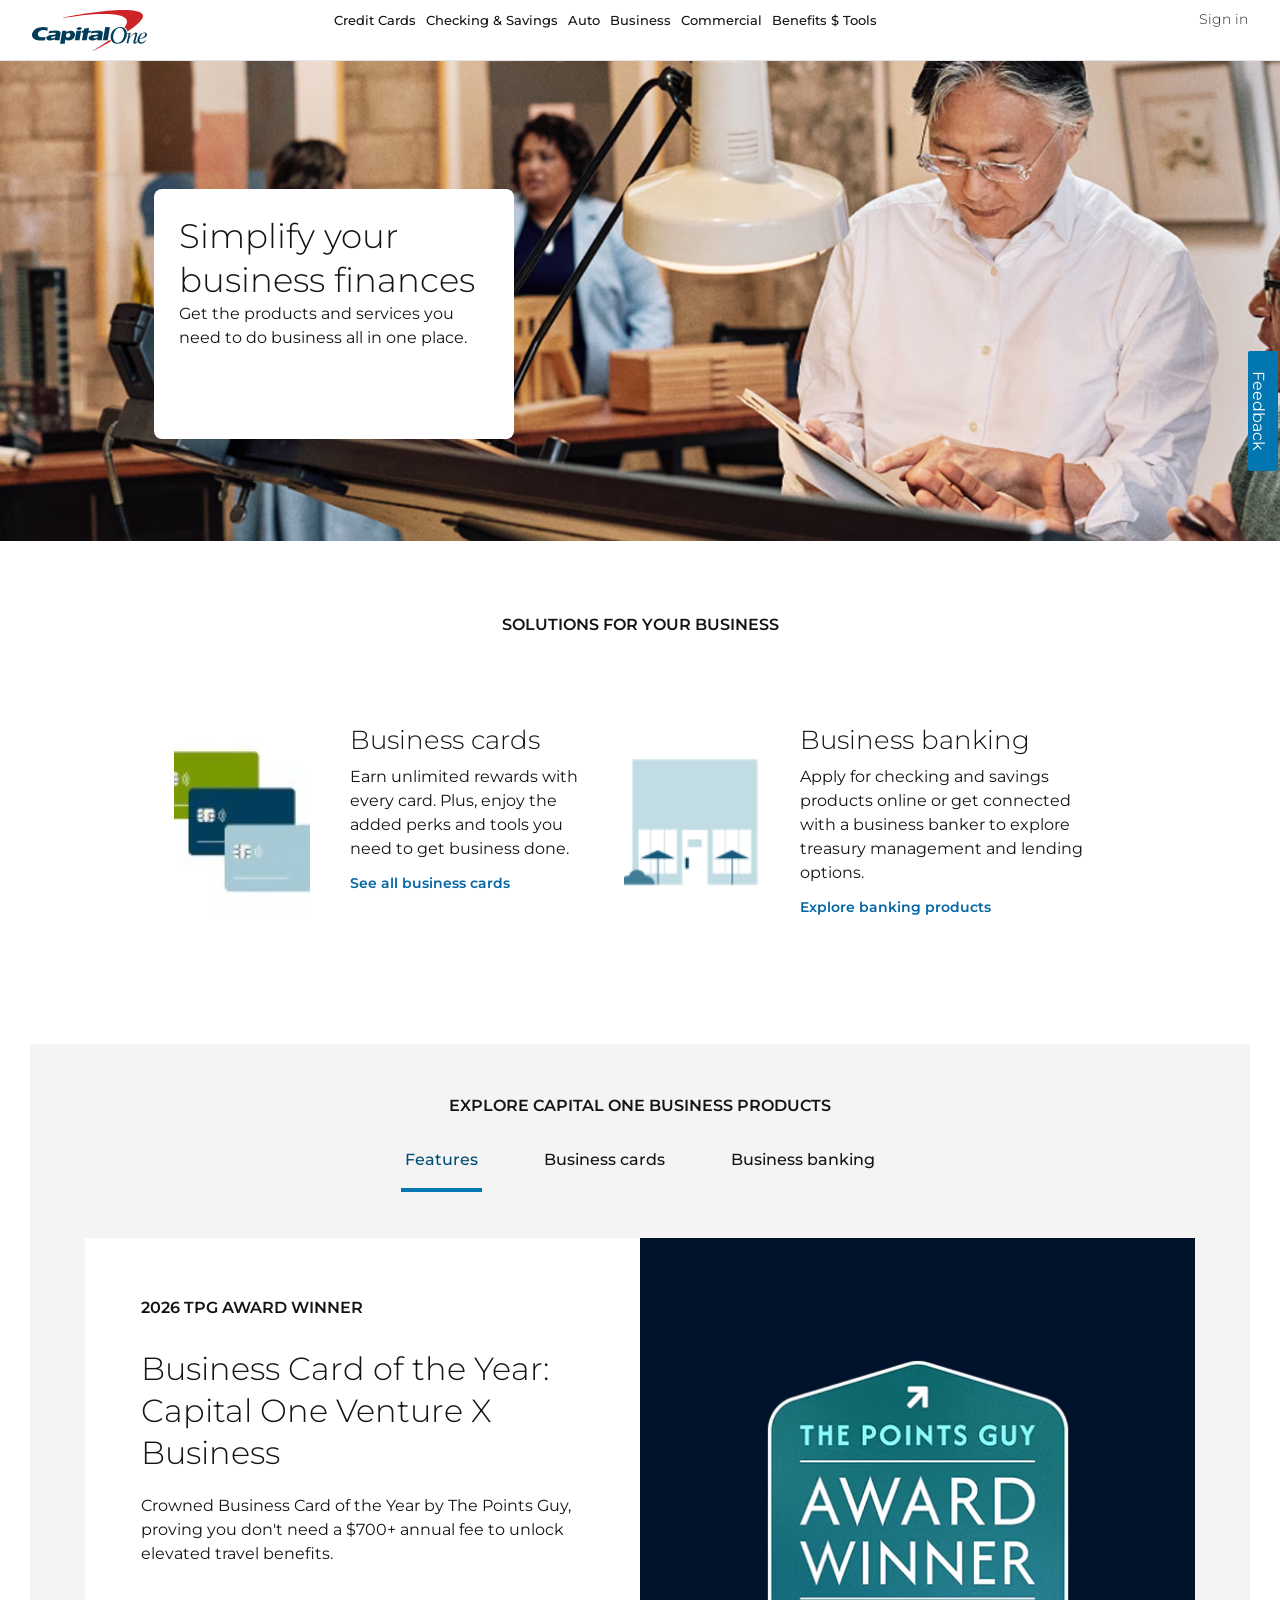
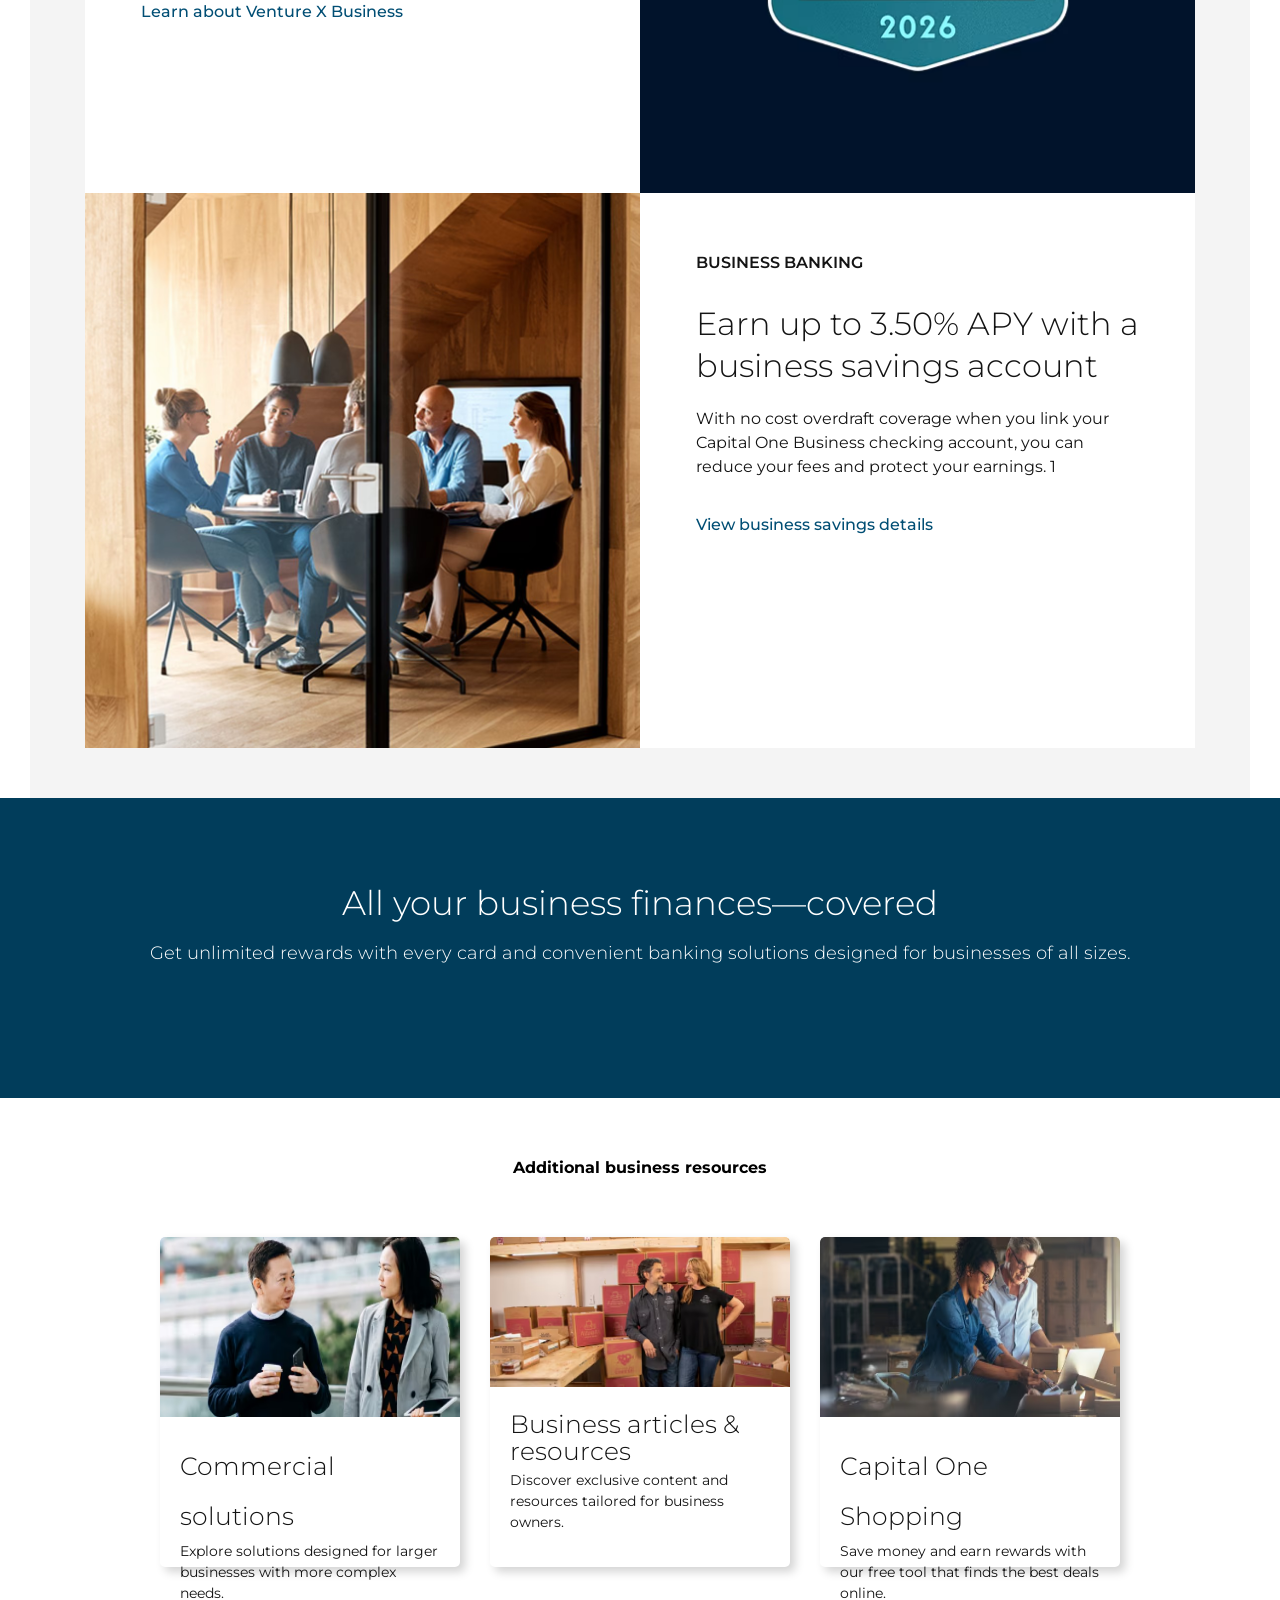
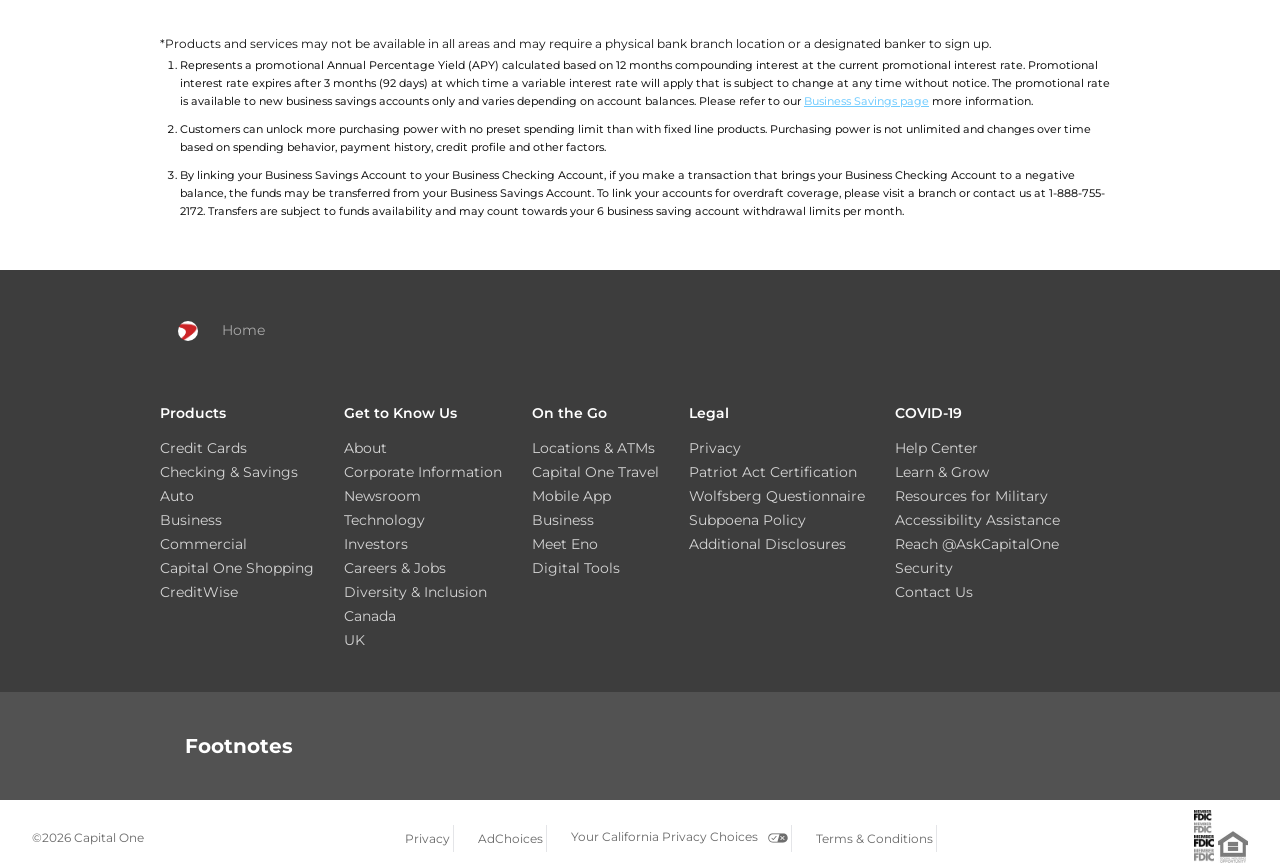
==== html/business.html @ 5ff3db6a "folder structure" ====
<!DOCTYPE html>
<html lang="en">

<head>
    <meta charset="UTF-8">
    <meta name="viewport" content="width=device-width, initial-scale=1.0">
    <title>Small Business Financiall Solution</title>
    <link rel="stylesheet" href="../CSS/business.css">
    <link rel="shortcut icon" href="/images/imgi_123_apple-touch-icon.png" type="image/x-icon">
    <script src="https://kit.fontawesome.com/02e460ae64.js" crossorigin="anonymous"></script>
    <script src="https://cdn.jsdelivr.net/npm/bootstrap@5.3.8/dist/js/bootstrap.bundle.min.js"
        integrity="sha384-FKyoEForCGlyvwx9Hj09JcYn3nv7wiPVlz7YYwJrWVcXK/BmnVDxM+D2scQbITxI"
        crossorigin="anonymous"></script>
    <link rel="preconnect" href="https://fonts.googleapis.com">
    <link rel="preconnect" href="https://fonts.gstatic.com" crossorigin>
    <link
        href="https://fonts.googleapis.com/css2?family=Metrophobic&family=Montserrat:ital,wght@0,100..900;1,100..900&family=Open+Sans:ital,wght@0,300..800;1,300..800&family=Raleway:ital,wght@0,100..900;1,100..900&display=swap"
        rel="stylesheet">
</head>

<body>
    <!-- <a href="position"></a> -->

    <header>
        <nav>
            <div class="capital-logo">
                <img src="/images/download (1).svg" alt="">
            </div>

            <!-- Beginning of Header Dropdown -->
            <div>

                <ul class="capital-links">

                    <!-- Beginning of Credit Cards Dropdown -->
                    <li class="personal">
                        <a href="#">Credit Cards</a>
                        <div class="drop-cards">
                            <div class="wrapper">
                                <div class="wrap-card">

                                    <div class="card">
                                        <h6>Types of Credit Cards</h6>
                                    </div>

                                    <div class="card">
                                        <img src="/images/imgi_82_credit-building.svg" alt="">
                                        <div class="cards">
                                            <h5>Credit Building</h5>
                                            <p>Credit Level: Fair to Rebuilding</p>
                                        </div>
                                    </div>

                                    <div class="card">
                                        <img src="/images/imgi_21_cash-back.svg" alt="">
                                        <div class="cards">
                                            <h5>Cash Back Rewards</h5>
                                            <p>Credit Level: Excellent to Fair</p>
                                        </div>
                                    </div>

                                    <div class="card">
                                        <img src="/images/imgi_20_travel-rewards.svg" alt="">
                                        <div class="cards">
                                            <h5>Travel Rewards</h5>
                                            <p>Credit Level: Excellent to Good</p>
                                        </div>
                                    </div>

                                    <div class="card">
                                        <img src="/images/imgi_85_student-rewards.svg" alt="">
                                        <div class="cards">
                                            <h5>Student Rewards</h5>
                                            <p>Credit Level: Fair</p>
                                        </div>
                                    </div>

                                    <div class="card">
                                        <img src="/images/imgi_86_business-rewards.svg" alt="">
                                        <div class="cards">
                                            <h5>Business Rewards</h5>
                                            <p>Credit Level: Excellent to Fair</p>
                                        </div>
                                    </div>

                                    <div class="card-bttn">
                                        <a href="#">Credit card overview</a>

                                    </div>
                                </div>

                                <div class="wrap">
                                    <div class="carded">
                                        <h5>Find a Credit Card</h5>
                                        <h6>See if You're Pre-Approved</h6>
                                        <h6>Compare All Cards</h6>
                                        <h6>Redeem a Mail Offer</h6>
                                    </div>
                                    <div class="cardeds">
                                        <h5>Tips & Tools</h5>
                                        <h6>Credit Card Benefits</h6>
                                        <h6>Capital One Travel</h6>
                                        <h6>Capital One Shopping</h6>
                                        <h6>Track Credit with CreditWise®</h6>
                                        <h6>Credit Card FAQs</h6>

                                    </div>

                                </div>

                                <div class="wrap-card">

                                    <div class="third-card">
                                        <h5>Common Account Tasks</h5>
                                    </div>
                                    <div class="third-card">
                                        <i class="fa-regular fa-calendar"></i>
                                        <h6>Pay Credit Card Bill</h6>
                                    </div>
                                    <div class="third-card">
                                        <i class="fa-regular fa-credit-card"></i>
                                        <h6>Activate Credit Card</h6>
                                    </div>

                                    <div class="third-cards">
                                        <img class="img1"
                                            src="https://ecm.capitalone.com/WCM/navigation/imagesets/marketing-tiles/credit-card/credit-wise-wide-lt-gray-f4.jpg"
                                            alt="">
                                        <div class="card-text" style="width: 200px;">
                                            <p style="width: 190px;">Track your credit score with CreditWise</p>
                                            <a href="">Learn More</a> <i style="color: #57c8f4;"
                                                class="fa-solid fa-angle-right"></i>
                                        </div>
                                    </div>
                                </div>

                            </div>

                    </li>

                    <!-- End of Credit Card Dropdown -->

                    <!-- Beginning of Checking $ Saving Dropdown -->
                    <li class="personal">
                        <a href="#">Checking & Savings</a>
                        <div class="drop-cards">
                            <div class="wrapped">
                                <div class="wrap-card">

                                    <div class="card">
                                        <h6>Savings</h6>

                                    </div>
                                    <div class="card">
                                        <img src="/images/imgi_106_treasury-management.svg" alt="">
                                        <div class="cards">
                                            <h5>360 Performance Savings™</h5>
                                            <p>Competitive rate with no fees</p>
                                        </div>
                                    </div>

                                    <div class="cardee">
                                        <img src="/images/imgi_98_auto-nov-2025-.svg" alt="">
                                        <div class="cards">
                                            <h5>360 CDs®</h5>
                                            <p>Fixed-rate savings for a set term</p>
                                        </div>

                                    </div>

                                    <div class="card">
                                        <img src="/images/imgi_92_kids-saving.svg" alt="">
                                        <div class="cards">
                                            <h5>Kids Savings Account</h5>
                                            <p>Parent-controlled savings for children</p>
                                        </div>
                                    </div>

                                    <div class="cardes">
                                        <h6>Checking</h6>

                                    </div>

                                    <div class="card">
                                        <img src="/images/imgi_12_360-checking.svg" alt="">
                                        <div class="cards">
                                            <h5>360 Checking®</h5>
                                            <p>Fee-free accounts accessible 24/7</p>
                                        </div>
                                    </div>

                                    <div class="card">
                                        <img src="/images/imgi_13_money-teen-checking.svg" alt="">
                                        <div class="cards">
                                            <h5>MONEY Teen Checking</h5>
                                            <p>Accounts for kids to learn and earn</p>
                                        </div>
                                    </div>

                                    <div class="card-bttn">
                                        <a href="#">Compare all accounts & rates</a>

                                    </div>
                                </div>

                                <div class="wrap">
                                    <div class="carded">
                                        <h5>Find a Bank Account</h5>
                                        <h6>View All Savings Accounts</h6>
                                        <h6>View All Checking Accounts</h6>
                                        <h6>View All Kids & Teens Accounts</h6>
                                    </div>
                                    <div class="cardeds">
                                        <h5>Bank With Confidence</h5>
                                        <h6>Financial Resources & Tools</h6>
                                        <h6>Banking Overview</h6>
                                        <h6>Savings Calculator</h6>
                                        <h6>Fee-Free Overdraft Options</h6>


                                    </div>
                                    <div class="cardeds">
                                        <h5>Manage Your Account</h5>
                                        <h6>Send & Receive Zelle® Payments</h6>
                                        <h6>360 Checking Features</h6>
                                        <h6>360 Performance Savings Features</h6>
                                        <h6>Download the Mobile App</h6>
                                    </div>
                                </div>

                                <div class="wrap-card">
                                    <div class="third-branch">
                                        <h6>Beyond the Branch</h6>
                                    </div>

                                    <div class="third-branchs">
                                        <h5>Capital One Cafés</h5>
                                        <p>Visit & explore a local Café</p>
                                    </div>

                                    <div class="third-branchs">
                                        <h5>Money & Life Program</h5>
                                        <p>Support & achieve your financial goals</p>
                                    </div>
                                    <div class="third-branchs">
                                        <h5>Ways to Bank</h5>
                                        <p>Explore locations & digital experiences</p>
                                    </div>

                                    <div class="third-cardss">
                                        <img class="img2" src="/images/imgi_14_360c-unav-bank-aug-2025.png" alt="">
                                        <div class="card-texts">
                                            <p>Enjoy checking with no fees or minimums.</p>
                                            <a style="color: #57c8f4;" href="">Learn More</a> <i
                                                style="color:  #57c8f4 ;" class="fa-solid fa-angle-right"></i>
                                        </div>
                                    </div>
                                </div>
                            </div>

                    </li>

                    <!-- End of Checking $ Saving Dropdown -->

                    <!-- Beginning of Auto Dropdown -->
                    <li class="personal">
                        <a href="#">Auto</a>
                        <div class="drop-cards">
                            <div class="wrapped">
                                <div class="wrap-card">

                                    <div class="card">
                                        <h6>Auto Navigator</h6>
                                    </div>

                                    <div class="card">
                                        <img src="/images/imgi_15_shop-car.svg" alt="">
                                        <div class="cards">
                                            <h5>Shop for a Car</h5>
                                            <p>Search millions of cars nationwide</p>
                                        </div>
                                    </div>

                                    <div class="card">
                                        <img src="/images/imgi_16_pre-qualify-auto-loan.svg" alt="">
                                        <div class="cards">
                                            <h5>Pre-Qualify for an Auto Loan</h5>
                                            <p>See real rates with no credit impact</p>
                                        </div>
                                    </div>

                                    <div class="cardee">
                                        <img src="/images/imgi_98_auto-nov-2025-.svg" alt="">
                                        <div class="cards">
                                            <h5>Instantly See Your Car's Estimate</h5>
                                            <p>Track your car's value over time</p>
                                        </div>
                                    </div>

                                    <div class="cardes">
                                        <h6>Auto Refinance</h6>

                                    </div>

                                    <div class="card">
                                        <img src="/images/imgi_18_refinance-car.svg" alt="">
                                        <div class="cards">
                                            <h5>Refinance Your Car</h5>
                                            <p>See if you can lower your payment</p>
                                        </div>
                                    </div>

                                    <div class="card">
                                        <img src="/images/imgi_19_pre-qualify-refinance.svg" alt="">
                                        <div class="cards">
                                            <h5>Pre-Qualify for Refinancing</h5>
                                            <p>Check eligibility with no credit impactg</p>
                                        </div>
                                    </div>

                                    <div class="card-bttn">
                                        <a href="#">Auto overview</a>

                                    </div>
                                </div>

                                <div class="wrap">
                                    <div class="carded">
                                        <h5>Get Your Offer</h5>
                                        <h6>View Your Pre-Approval Offer</h6>
                                        <h6>Continue Refinance Application</h6>

                                    </div>
                                    <div class="cardeds">
                                        <h5>Learn About Auto</h5>
                                        <h6>Car Research & Reviews</h6>
                                        <h6>Car Financing Resources</h6>
                                        <h6>Auto Loans FAQ</h6>
                                        <h6>Dealer Resources</h6>
                                        <h6>About Capital One Auto</h6>


                                    </div>
                                    <div class="cardeds">
                                        <h5>Manage Your Account</h5>
                                        <h6>Activate Your Account</h6>
                                        <h6>Make a Payment</h6>
                                        <h6>Download the Mobile App</h6>
                                        <h6>Submit Feedback or a Complaint</h6>
                                    </div>
                                </div>

                                <div class="wrap-card">
                                    <div class="third-branch">
                                        <h6>Shop With Confidence</h6>
                                    </div>

                                    <div class="third-branchs">
                                        <h5>Car Payment Calculator</h5>
                                        <p>Calculate your monthly payment</p>
                                    </div>

                                    <div class="third-branchs">
                                        <h5>Car Dealers Near You</h5>
                                        <p>View & filter inventory in your area</p>
                                    </div>


                                    <div class="third-cardss">
                                        <img class="img2" src="/images/imgi_101_auto-menu-marketing-tile.png" alt="">
                                        <div class="card-texts">
                                            <p>Ask the right questions when car shopping</p>
                                            <a style="color:  #57c8f4 ;" href="">Learn More</a> <i
                                                style="color:  #57c8f4 ;" class="fa-solid fa-angle-right"></i>
                                        </div>
                                    </div>

                                </div>

                            </div>

                    </li>

                    <!-- End of Auto Dropdown -->


                    <!-- Beginning of Business Dropdown -->
                    <li class="personal">
                        <a href="#">Business</a>
                        <div class="drop-cards">
                            <div class="wrapped">
                                <div class="wrap-card">

                                    <div class="card">
                                        <h6>Shop Business Cards</h6>

                                    </div>
                                    <div class="card">
                                        <img src="/images/imgi_102_compare-business-cards.svg" alt="">
                                        <div class="cards">
                                            <h5>Compare All Business Cards</h5>
                                            <p>Choose the right one for your business</p>
                                        </div>
                                    </div>

                                    <div class="card">
                                        <img src="/images/imgi_20_travel-rewards.svg" alt="">
                                        <div class="cards">
                                            <h5>Travel Rewards</h5>
                                            <p>Earn miles for flights, hotels and more</p>
                                        </div>
                                    </div>
                                    <div class="cardee">
                                        <img src="/images/imgi_21_cash-back.svg" alt="">
                                        <div class="cards">
                                            <h5>Cash Back</h5>
                                            <p>Earn up to 2% cash back</p>
                                        </div>
                                    </div>

                                    <div class="cardes">
                                        <h6>Business Banking Accounts</h6>

                                    </div>

                                    <div class="card">
                                        <img src="/images/imgi_12_360-checking.svg" alt="">
                                        <div class="cards">
                                            <h5>Business Checking</h5>
                                            <p>Accounts for any stage of business</p>
                                        </div>
                                    </div>

                                    <div class="card">
                                        <img src="/images/imgi_106_treasury-management.svg" alt="">
                                        <div class="cards">
                                            <h5>Business Savings</h5>
                                            <p>Grow your money with a promotional rate</p>
                                        </div>
                                    </div>

                                    <div class="card-bttn">
                                        <a href="#">Business overview</a>

                                    </div>
                                </div>

                                <div class="wrap">
                                    <div class="carded">
                                        <h5>Business Card Solutions</h5>
                                        <h6>Business Cards Overview</h6>
                                        <h6>Charge Cards</h6>
                                        <h6>Reach a Relationship Manager</h6>

                                    </div>
                                    <div class="cardeds">
                                        <h5>Understand Our Impact</h5>
                                        <h6>Community Finance</h6>
                                        <h6>New Markets Tax Credits</h6>
                                        <h6>The Capital One Impact Initiative</h6>

                                    </div>
                                    <div class="cardeds">
                                        <h5>Payment Solutions</h5>
                                        <h6>Card Payment Processing</h6>
                                        <h6>Accounts Payable</h6>
                                    </div>

                                </div>

                                <div class="wrap-card">
                                    <div class="third-branch">
                                        <h6>Empower Your Business</h6>
                                    </div>

                                    <div class="third-branchs">
                                        <h5>Business Card Benefits</h5>
                                        <p>View all benefits for business cardholders</p>
                                    </div>

                                    <div class="third-branchs">
                                        <h5>Refer a Business</h5>
                                        <p>View & filter inventory in your area</p>
                                    </div>
                                    <div class="third-branchs">
                                        <h5>Business Resources</h5>
                                        <p>Resources to help your business move forward</p>
                                    </div>
                                    <div class="third-cardss">
                                        <img class="img2" src="/images/imgi_24_414unav.jpg" alt="">
                                        <div class="card-texts">
                                            <p>Earn up to 150k bonus miles with Venture Business</p>
                                            <a style="color:  #57c8f4 ;" href="">View offer</a> <i
                                                style="color:  #57c8f4 ;" class="fa-solid fa-angle-right"></i>
                                        </div>
                                    </div>


                                </div>

                            </div>
                        </div>
                    </li>
                    <!-- End of Business Dropdown -->

                    <!-- Beginning of Commercial Dropdown -->

                    <li class="personal">
                        <a href="#">Commercial</a>
                        <div class="drop-cards">
                            <div class="wrapped">
                                <div class="wrap-card">

                                    <div class="card">
                                        <h6>Commercial Banking</h6>

                                    </div>
                                    <div class="card">
                                        <img src="/images/imgi_25_bank-with-us.svg" alt="">
                                        <div class="cards">
                                            <h5>Why Bank With Us</h5>
                                            <p>Learn about us & meet our leaders</p>
                                        </div>
                                    </div>

                                    <div class="card">
                                        <img src="/images/imgi_26_commercial-insights.svg" alt="">
                                        <div class="cards">
                                            <h5>Commercial Insights</h5>
                                            <p>Read case studies & market insights</p>
                                        </div>

                                    </div>

                                    <div class="cardes">
                                        <h6>Financial Solutions</h6>

                                    </div>

                                    <div class="card">
                                        <img src="/images/imgi_27_financial-lending.svg" alt="">
                                        <div class="cards">
                                            <h5>Financing & Lending</h5>
                                            <p>Find a solution in your industry</p>
                                        </div>
                                    </div>

                                    <div class="card">
                                        <img src="/images/imgi_28_c1-capital-markets.svg" alt="">
                                        <div class="cards">
                                            <h5>Capital Markets</h5>
                                            <p>View our tailored products & services</p>
                                        </div>
                                    </div>

                                    <div class="card">
                                        <img src="/images/imgi_106_treasury-management.svg" alt="">
                                        <div class="cards">
                                            <h5>Treasury Management</h5>
                                            <p>Simplify your financial operations</p>
                                        </div>
                                    </div>

                                    <div class="card-bttn">
                                        <a href="#">View commercial options</a>

                                    </div>
                                </div>

                                <div class="wrap">
                                    <div class="carded">
                                        <h5>Simplify Payments</h5>
                                        <h6>Unlock Accounts Payable</h6>
                                        <h6>Get a Business Card</h6>
                                        <h6>Explore Trade Credit</h6>
                                    </div>
                                    <div class="cardeds">
                                        <h5>Understand Our Impact</h5>
                                        <h6>Community Finance</h6>
                                        <h6>New Markets Tax Credits</h6>
                                        <h6>The Capital One Impact Initiative</h6>
                                    </div>
                                    <div class="cardeds">
                                        <h5>Stay Connected</h5>
                                        <h6>Sign In to Your Commercial Account</h6>
                                        <h6>Contact Our Team</h6>
                                    </div>

                                </div>

                                <div class="wrap-card">
                                    <div class="third-branch">
                                        <h6>Work With Industry Experts</h6>
                                    </div>

                                    <div class="third-branchs">
                                        <h5>Commercial Real Estate</h5>
                                        <p>Leverage the resources of a $100B portfolio</p>
                                    </div>

                                    <div class="third-branchs">
                                        <h5>Financial Sponsor Group</h5>
                                        <p>Get certainty of execution & long-term partnerships</p>
                                    </div>
                                    <div class="third-branchs">
                                        <h5>Explore All Industries</h5>
                                        <p>Find solutions to move your business forward</p>
                                    </div>


                                    <div class="third-cardss">
                                        <img class="img2" src="/images/imgi_29_commercial-tile.jpg" alt="">
                                        <div class="card-texts">
                                            <p>Capitalize on investment banking solutions.</p>
                                            <a style="color:  #57c8f4 ;" href="">Explore solutions</a> <i
                                                style="color:  #57c8f4 ;" class="fa-solid fa-angle-right"></i>
                                        </div>
                                    </div>

                                </div>
                            </div>
                        </div>

                    </li>
                    <!-- End of Commercial Dropdown -->

                    <!-- Beginning of Benefits $ Tools -->
                    <li class="personal">
                        <a href="#">Benefits $ Tools</a>
                        <div class="drop-cards">
                            <div class="wrapped">
                                <div class="wrap-card">

                                    <div class="card">
                                        <h6>More Than a Bank</h6>

                                    </div>
                                    <div class="card">
                                        <img src="/images/imgi_30_shopping.svg" alt="">
                                        <div class="cards">
                                            <h5>Capital One Shopping</h5>
                                            <p>Get our free tool for online deals</p>
                                        </div>
                                    </div>

                                    <div class="card">
                                        <img src="/images/imgi_31_cafes.svg" alt="">
                                        <div class="cards">
                                            <h5>Capital One Cafés</h5>
                                            <p>Enjoy coffee, wifi & banking</p>
                                        </div>

                                    </div>
                                    <div class="card">
                                        <img src="/images/imgi_32_learn-grow.svg" alt="">
                                        <div class="cards">
                                            <h5>Learn & Grow</h5>
                                            <p>Check out financial learning resources</p>
                                        </div>

                                    </div>
                                </div>

                                <div class="wrap">
                                    <div class="carded">
                                        <h5>Get Started With Confidence</h5>
                                        <h6>Credit Card Pre-Approval</h6>
                                        <h6>Find a Car with Auto Navigator</h6>
                                        <h6>Connect Your Money and Life</h6>

                                    </div>
                                    <div class="cardeds">
                                        <h5>Tools to Take You Further</h5>
                                        <h6>Monitor Credit with CreditWise</h6>
                                        <h6>View Mobile App Features</h6>
                                        <h6>Explore All Digital Tools</h6>
                                    </div>
                                    <div class="cardeds">
                                        <h5>Grow Your Business</h5>
                                        <h6>Business Hub Learning</h6>
                                        <h6>Business Credit Card Benefits</h6>
                                    </div>

                                </div>

                                <div class="wrap-card">
                                    <div class="third-branch">
                                        <h6>Rewards & Experiences</h6>
                                    </div>

                                    <div class="third-branchs">
                                        <h5>Capital One Travel</h5>
                                        <p>Book travel, get low prices & redeem miles</p>
                                    </div>

                                    <div class="third-branchs">
                                        <h5>Capital One Entertainment</h5>
                                        <p>Get tickets for music, sports & events</p>
                                    </div>
                                    <div class="third-branchs">
                                        <h5>Capital One Dining</h5>
                                        <p>Reserve your table at unique restaurants</p>
                                    </div>
                                    <div class="third-branchs">
                                        <h5>Credit Card Benefits</h5>
                                        <p>Explore built-in card benefits</p>
                                    </div>

                                    <div class="third-cardss">
                                        <img class="img2" src="/images/imgi_33_laptop.png" alt="">
                                        <div class="card-texts">
                                            <p>Find great deals with Capital One Shopping</p>
                                            <a style="color:  #57c8f4 ;" href="">Get free coupon</a> <i
                                                style="color:  #57c8f4 ;" class="fa-solid fa-angle-right"></i>
                                        </div>
                                    </div>
                                </div>

                            </div>

                        </div>

                    </li>
                    <!-- End of Benefits $ Tools Dropdown -->
                </ul>

            </div>
            <!-- End of Header Dropdown  -->


            <!-- Beginning of the icon Dropdown -->

            <div class="capital-icons">
                <div class="capital-icon">
                    <i class="fa-solid fa-magnifying-glass"></i>

                    <div class="glass-drop">
                        <button class="search-btn">Search</button>

                    </div>
                </div>


                <div class="capital-iconss">
                    <i class="fa-regular fa-circle-question"></i>
                    <div class="question-drop">
                        <button class="question-btn">Help Center</button>
                    </div>



                </div>


                <div class="capital-iconed">
                    <i class="fa-solid fa-location-dot"></i>
                    <div class="location-drop">
                        <button class="location-btn">Locations</button>

                    </div>
                </div>
                <div class="capital-iconse">
                    <i class="fa-regular fa-user"></i> Sign in
                </div>
            </div>


            <!-- End of icon Dropdown -->

        </nav>

    </header>

    <div class="parent">
        <div class="second-nav">
            <div class="bar">
                <i class="fa-solid fa-bars icon"> </i>
                <div class="bar-drop">
                    <div class="child">
                        <div class="bar-flex">
                            <h1>Credit Card</h1><i class="fa-solid fa-angle-right"></i>

                        </div>

                        <div class="bar-flex">

                            <h1>Checking and Savings</h1><i class="fa-solid fa-angle-right"></i>

                        </div>
                        <div class="bar-flex">

                            <h1>Auto</h1><i class="fa-solid fa-angle-right"></i>

                        </div>
                        <div class="bar-flex">

                            <h1>Business</h1><i class="fa-solid fa-angle-right"></i>

                        </div>
                        <div class="bar-flex">

                            <h1>Commercial</h1><i class="fa-solid fa-angle-right"></i>

                        </div>
                        <div class="bar-flex">

                            <h1>Benefit $ Tools</h1><i class="fa-solid fa-angle-right"></i>

                        </div>

                    </div>
                    <div class="parent-fact">
                        <div class="fact">

                            <p class="space"> <i class="fa-solid fa-magnifying-glass"></i> Search</p><i
                                class="fa-solid fa-angle-right"></i>


                        </div>
                        <div class="fact">

                            <p class="space"> <i class="fa-regular fa-circle-question cast"></i> Help Center</p><i
                                class="fa-solid fa-angle-right"></i>

                        </div>
                        <div class="fact">

                            <p class="space"> <i class="fa-solid fa-location-dot"></i>Location</p><i
                                class="fa-solid fa-angle-right"></i>

                        </div>



                    </div>
                </div>
            </div>

            <div class="image-cap">
                <img src="/images/download (1).svg" alt="">

            </div>
            <div class="picture">
                <i class="fa-regular fa-user"></i>
                <p> Sign in</p>
            </div>

        </div>
    </div>
    <!-- End of the Over All Header -->



    <!-- Beginning of Legend -->
    <legend>
        <div>
            <div class="legend-logo">
                <img src="/images/imgi_47_sb-homepage-banner.png" alt="">

                <div class="box">
                    <div class="bx-text">
                        <h2>Simplify your</h2>
                    </div>
                    <div class="bx-text">
                        <h2>business finances</h2>
                    </div>
                    <div class="bx-text">
                        <p>Get the products and services you need to do business all in one place.</p>
                    </div>


                </div>
            </div>
        </div>

    </legend>
    <!-- End of Legend  -->



    <!-- Beginning of section one -->
    <section class="section-one">

        <h4>SOLUTIONS FOR YOUR BUSINESS</h4>
        <div class="business">

            <div class="business-text">
                <img src="/images/imgi_34_card-stack-light.jpg" alt="">
                <div class="business-card">
                    <div>
                        <h3>Business cards</h3>
                        <p>Earn unlimited rewards with every card. Plus, enjoy the added perks and tools you need to get
                            business done.</p>
                    </div>
                    <div class="dip">
                        <a href="#">See all business cards</a><i class="fa-solid fa-angle-right"></i>
                    </div>
                </div>

                <img src="/images/imgi_35_bank.png" alt="">
                <div class="business-bank">
                    <div>
                        <h3>Business banking</h3>
                        <p>Apply for checking and savings products online or get connected with a business banker to
                            explore
                            treasury management and lending options.</p>
                    </div>
                    <div class="dip">
                        <a href="#">Explore banking products</a><i class="fa-solid fa-angle-right"></i>
                    </div>
                </div>
            </div>

        </div>

    </section>
    <!-- End of section one -->



    <!-- Beginning of section two -->
    <section class="section-two">
        <div class="section-two-inner">
            <h2>EXPLORE CAPITAL ONE BUSINESS PRODUCTS</h2>

            <div class="product-tabs">
                <a class="active" href="#">Features</a>
                <a href="#">Business cards</a>
                <a href="#">Business banking</a>
            </div>

            <div class="product-feature">
                <div class="second-text">
                    <h4>2026 TPG AWARD WINNER</h4>
                    <h1>Business Card of the Year: Capital One Venture X Business</h1>
                    <p>Crowned Business Card of the Year by The Points Guy, proving you don't need a $700+ annual fee to
                        unlock elevated travel benefits.</p>
                    <a href="#">Learn about Venture X Business <i class="fa-solid fa-angle-right"></i></a>
                </div>

                <div class="feature-image">
                    <img src="/images/imgi_36_compressed-tpg-award.png" alt="">
                </div>
            </div>

            <div class="product-feature reverse">
                <div class="feature-image">
                    <img src="/images/imgi_70_rdesktop.jpg" alt="">
                </div>

                <div class="third-text">
                    <h4>BUSINESS BANKING</h4>
                    <h1>Earn up to 3.50% APY with a business savings account</h1>
                    <p>With no cost overdraft coverage when you link your Capital One Business checking account, you can
                        reduce your fees and protect your earnings. 1</p>
                    <a href="#">View business savings details <i class="fa-solid fa-angle-right"></i></a>
                </div>
            </div>
        </div>

    </section>





    <!-- End of section two -->



    <!-- Beginning of section three -->
    <section class="section-three">
        <div class="covered">
            <h1>All your business finances—covered</h1>
            <h3>Get unlimited rewards with every card and convenient banking solutions designed for businesses of all
                sizes.</h3>
        </div>

    </section>
    <!-- End of section three -->


    <!-- Beginning of section four -->
    <section class="section-four">
        <div class="bank-txt">
            <h4>Additional business resources</h4>
        </div>

        <div class="contained">
            <div class="boxessed">
                <img src="/images/imgi_124_mobile.png" alt="">
                <div class="box-tex">
                    <h1>Commercial solutions</h1>
                    <p>Explore solutions designed for larger businesses with more complex needs.</p>
                </div>
            </div>
            <div class="boxess">
                <img src="/images/imgi_128_tablet.png" alt="">
                <div class="box-texed">
                    <h3>Business articles & resources</h3>
                    <p>Discover exclusive content and resources tailored for business owners.</p>
                </div>
            </div>
            <div class="boxeds">
                <img src="/images/imgi_131_tablet.png" alt="">
                <div class="box-tex">
                    <h1>Capital One Shopping</h1>
                    <p>Save money and earn rewards with our free tool that finds the best deals online. </p>
                </div>
            </div>

        </div>


        <div class="products">
            <div class="product-text">
                <p>*Products and services may not be available in all areas and may require a physical bank branch
                    location or a designated banker to sign up.</p>
            </div>
            <ol class="pro-text">
                <li style="padding-bottom: 10px;">Represents a promotional Annual Percentage Yield (APY) calculated
                    based on 12 months compounding interest at the current promotional interest rate. Promotional
                    interest rate expires after 3 months (92 days) at which time a variable interest rate will apply
                    that is subject to change at any time without notice. The promotional rate is available to new
                    business savings accounts only and varies depending on account balances. Please refer to our
                    <u class="uline">Business Savings page</u> more information.
                </li>
                <li style="padding-bottom: 10px;">Customers can unlock more purchasing power with no preset spending
                    limit than with fixed line products. Purchasing power is not unlimited and changes over time based
                    on spending behavior, payment history, credit profile and other factors.</li>
                <li style="padding-bottom: 10px;">By linking your Business Savings Account to your Business Checking
                    Account, if you make a transaction that brings your Business Checking Account to a negative balance,
                    the funds may be transferred from your Business Savings Account. To link your accounts for overdraft
                    coverage, please visit a branch or contact us at 1-888-755-2172. Transfers are subject to funds
                    availability and may count towards your 6 business saving account withdrawal limits per month.</li>
            </ol>

        </div>

    </section>

    <!-- End of section four-->


    <!-- Beginning of Section five -->
    <section class="section-five">
        <div class="linking">
            <div class="linkings">
                <img src="/images/imgi_123_apple-touch-icon.png " alt=""> <i class="fa-solid fa-angle-right"></i>

                <div class="linkings-drop">
                    <button class="capital-onebtn">Capital One Home</button>
                </div>
                <p>Home</p>
            </div>
            <div class="social">

                <div class="instagram">
                    <i class="fa-brands fa-instagram"></i>
                    <div class="instagram-drop">
                        <button class="instagram-btn">Instagram</button>

                    </div>
                </div>
                <div class="twitter">
                    <i class="fa-brands fa-x-twitter"></i>
                    <div class="twitter-drop">
                        <button class="twitter-btn">X</button>
                    </div>
                </div>

                <div class="facebook">
                    <i class="fa-brands fa-facebook-f"></i>
                    <div class="facebook-drop">
                        <button class="facebook-btn">facebook</button>
                    </div>
                </div>
                <div class="linkedin">
                    <i class="fa-brands fa-linkedin-in"></i>
                    <div class="linkedin-drop">
                        <button class="linkedin-btn">Linkedin</button>
                    </div>
                </div>
                <div class="youtube">
                    <i class="fa-brands fa-youtube"></i>
                    <div class="youtube-drop">
                        <button class="youtube-btn">Youtube</button>
                    </div>
                </div>
            </div>

        </div>

        <div class="word">
            <div class="words">
                <h5>Products</h5>
                <p>Credit Cards</p>
                <p>Checking & Savings</p>
                <p>Auto</p>
                <p>Business</p>
                <p>Commercial</p>
                <p>Capital One Shopping</p>
                <p>CreditWise</p>
            </div>
            <div class="words">
                <h5>Get to Know Us</h5>
                <p>About</p>
                <p>Corporate Information</p>
                <p>Newsroom</p>
                <p>Technology</p>
                <p>Investors</p>
                <p>Careers & Jobs</p>
                <p>Diversity & Inclusion</p>
                <p>Canada</p>
                <p>UK</p>
            </div>
            <div class="words">
                <h5>On the Go</h5>
                <p>Locations & ATMs</p>
                <p>Capital One Travel</p>
                <p>Mobile App</p>
                <p>Business</p>
                <p>Meet Eno</p>
                <p>Digital Tools</p>

            </div>
            <div class="words">
                <h5>Legal</h5>
                <p>Privacy</p>
                <p>Patriot Act Certification</p>
                <p>Wolfsberg Questionnaire</p>
                <p>Subpoena Policy</p>
                <p>Additional Disclosures</p>

            </div>
            <div class="words">
                <h5>COVID-19</h5>
                <p>Help Center</p>
                <p>Learn & Grow</p>
                <p>Resources for Military</p>
                <p>Accessibility Assistance</p>
                <p>Reach @AskCapitalOne</p>
                <p>Security</p>
                <p>Contact Us</p>
            </div>


        </div>

    </section>
    <button class="focus">
        <div class="focused">
            <div class="outer">
                <h3>Product</h3>
                <p class="pluss"><i class="fa-solid fa-plus"></i></p>
                <p class="marks"><i class="fa-solid fa-minus"></i></p>
            </div>

            <div class="sub-outer">
                <p>Credit Cards</p>
                <p>Checking & Savings</p>
                <p>Auto</p>
                <p>Business</p>
                <p>Commercial</p>
                <p>Capital One Shopping</p>
                <p>CreditWise</p>
            </div>
        </div>
    </button>




    <!-- End of section five -->


    <!-- beginning of footer -->
    <button class="footer">
        <div class="footed">
            <div class="inner">
                <h2>Footnotes</h2>
                <p class="plus"><i class="fa-solid fa-plus"></i></p>
                <p class="mark"><i class="fa-solid fa-minus"></i></p>
            </div>

            <div class="sub-inner">
                <h5>Learn more about <u class="fline">FDIC insurance coverage.</u></h5>
            </div>


    </button>
    <!-- End of footer -->


    <!-- beginning of ending section -->

    <footer class="ending">
        <nav class="navigation">
            <div class="nav-tex">
                <p>©2026 Capital One</p>

            </div>
            <div class="mid-nav">
                <div class="p-link">
                    <a href="#">Privacy</a>
                </div>
                <div class="p-link">
                    <a href="#">AdChoices</a>
                </div>

                <div class="california">
                    <a href="#">Your California Privacy Choices</a>
                    <img src="/images/imgi_69_privacyoptions.svg" alt="">
                </div>
                <div class="p-link">
                    <a href="#">Terms & Conditions</a>
                </div>
            </div>
            <div class="ending-image">
                <img class="house1" src="/images/imgi_121_fdic-alt.png" alt="">
                <img class="house2" src="/images/imgi_70_equalhousing_desktoptablet_logo.jpg" alt="">
            </div>
        </nav>
        <div class="position">
            <div class="icons">
                <i class="fa-solid fa-angle-up"></i>
            </div>
        </div>
        <div class="position2">
            <div class="icons2">
                <p>Feedback</p>
            </div>
        </div>


    </footer>
    <!-- End of ending section -->



</body>

</html>
---- CSS/business.css ----
*{
    margin: 0;
    padding: 0;
    box-sizing: border-box;
    font-family: "Montserrat", sans-serif;
    /* list-style: none; */
    text-decoration: none;
}

/* Beginning of overall Header */

.capital-logo{
    width: 115px;
}
header{
    background-color: #ffffff;
    border-bottom: 1px solid #e4e5e8;
    position: relative;
    z-index: 1;
    
}

nav{
    display: flex;
    gap: 20px;
    justify-content: space-between;
    margin: auto;
    width: 59.4%;
     padding-top: 10px;
  
  
}

.capital-links{
    display: flex;
    gap: 15px;
    margin-right: 140px; 
    list-style: none;
 
}

.capital-links li a{
    font-size: 14px;
    font-weight: 500;
    line-height: 21px;
    color: rgb(20, 20, 20);;
   
}
.capital-icons{
    display: flex;
    gap: 25px;
    font-size: 14px;
    font-weight: 300;
    line-height: normal;
    color: #252525;
    
}

.drop-cards{
    width: 100%;
    height: 490px;
    background-color: #ffffff;
    position: absolute;
    border-top: 1px solid #e4e5e8;
    left: 0;
    top: 100%;
     box-shadow: 0px 1px 3px gray; 
     opacity: 0;
     visibility: hidden;
}
.personal:hover .drop-cards{
    opacity: 1;
    visibility: visible;

}
.personal:hover{
    border-bottom: 5px solid #0276b1;
    border-radius: 3px;
}
.personal{
    height: 50px; 
}


.card{
    display: flex;
    gap: 30px;
    padding: 5px;  
    
    
}

.cards{
    line-height: 20px;
    font-weight: 400;
    cursor: pointer;
}

.cards  h5:hover{
    text-decoration: underline;
   
}

.cards p{
    font-size: 12px;
    color: rgb(105, 105, 105);
   
}
.card-bttn{
    margin-top: 30px;
}


.card-bttn a{
    background-color: #0276b1;
    text-align: center;
    padding: 10px 20px; 
    color: #ffffff !important;
   
}

.wrap-card a{
    margin-top: 20px;
    color: #e4e5e8;
}


.wrapper{
    display: flex;
    justify-content: center;
    gap: 10%;
    padding: 30px;
    /* margin-right: 8%;  */
 
   
}

.carded {
    line-height: 26px;
    font-size: 14px;
    color: rgb(20, 20, 20);
    
}
.carded h6{
    font-size: 12px;
    font-weight: 600;
    cursor: pointer;
    
}

.carded h6:hover{
    text-decoration: underline;
}

.cardeds{
    padding-top: 35px;
    line-height: 26px;
    font-size: 15px;
    
}
.cardeds h6{
     font-size: 12px;
    font-weight: 600;
    cursor: pointer;
}
.cardeds h6:hover{
     text-decoration: underline;

}


.third-card{
    display: flex;
    line-height: 26px; 
    gap: 20px;
    color: rgb(20, 20, 20);
  

}
.third-card h5{
    font-size: 12px;
    font-weight: 600;
    

}
.third-card h6{
    font-size: 12.4px;
    font-weight: 600;
    cursor: pointer;
}
.third-card h6:hover{
    text-decoration: underline;
}


.img1{
     width: 150px; 
     padding-top: 35px;
     object-fit: cover;

}
.third-cards{
    background-color: #f4f4f4;
    height: 20vh;
    display: flex;
    align-items: center;
     margin-top: 30px;
     
    
}

.card-text a {
     width: 50%;
     color: #57c8f4 !important;
    
}
.card-text a:hover{
text-decoration: underline;
}

.wrapped{
    display: flex;
    justify-content: center;
    gap: 6%;
    padding: 30px;
}
.cardee{
    display: flex;
    align-items: center;
    gap: 30px;
}
.cardee img{
    width: 50px;
}
.cardes{
    padding-top: 30px;
    font-size: 18px;
}
.third-branchs{
   
    padding-top: 10px;
    color: rgb(20, 20, 20);
    line-height: 20px;
}
  
.third-branchs p{
    font-size: 12px;
    color: rgb(105, 105, 105);
}
.third-branchs h5:hover{
    text-decoration: underline;
}
.third-cardss{
    gap: 30px;
    display: flex;
    margin-top: 50px;
    background-color: #f4f4f4;
    width: 400px;
}
.img2{
    width: 180px; 
 
}
.card-texts{
    padding-top: 30px;
    
    line-height: 25px;
   
     
}
.card-texts a:hover{
    text-decoration: underline;
}
.auto{
    width: 10px;
}
.capital-icons{
    cursor: pointer;
    
    
}

.glass-drop{
    background-color:#ffffff ;
    width: 70px;
    height: 45px;
    position: fixed;
    top: 4%;
    left: 68%;
    padding: 10px;
    box-shadow: 0px 0 4px gray;
    opacity: 0;
    visibility: hidden;
    cursor: auto;
    
}
.search-btn{
    border: none;
    outline: none;
    color: rgb(20, 20, 20);
    background-color: #ffffff;

}

.capital-icon:hover .glass-drop{
    opacity: 1;
    visibility: visible;
}


.glass-drop button{
    font-weight: 500;
    color: rgb(20, 20, 20);
    font-size: 14px;
}

.question-drop{
    background-color: #ffffff;
    width: 100px;
    height: 45px;
    top: 70%;
    left: 70%;
    position: absolute;
    padding: 10px;
    opacity: 0;
    visibility: hidden;
    box-shadow: 0px 0 4px gray;
}
.question-drop button{
    border: none;
    background-color: white;
    outline: none;
    color: rgb(20, 20, 20);
    font-weight: 400;


}

.capital-iconss:hover .question-drop{
    opacity: 1;
    visibility: visible;
}
.location-drop{
    background-color: #ffffff;
    width: 90px;
    height: 45px;
    top: 70%;
    left: 73%;
    position: absolute;
    padding: 10px;
    opacity: 0;
    visibility: hidden;
    box-shadow: 0px 0 4px gray;

}

.capital-iconed:hover .location-drop{
    opacity: 1;
    visibility: visible;
}
.location-drop button{
    background-color: white;
    outline: none;
    color: rgb(20, 20, 20);
    font-weight: 500;
    border: none;
}
.capital-iconse:hover{
    text-decoration: underline;
}
/* End of overall Header */


/* beginning of legend */

.legend-logo img{
    width: 100%;
    height: 555px;
    position: relative;
    object-fit: cover;
}
.box{
    width: 420px;
    height: 250px;
    background-color: #ffffff;
    position: absolute;
    top: 21%;
    left: 18.55%;
    border: none;
    outline: none;
    padding: 35px;
    border-radius: 8px;
}
.bx-text h2{
    font-size: 40px;
    font-weight: 300;
    line-height: 52px;
    color: rgb(20, 20, 20);

}

.bx-text p{
  font-size: 16px;
  font-weight: 400;
  line-height: 24px;
  color: rgb(20, 20, 20);
}
/* End of Legend  */




/* beginning of section one */

.section-one{
   padding: 20px;
}
.section-one h4{
    text-align: center;
    font-size: 16px;
    font-weight: 600;
    line-height: 120px;
    color: rgb(20, 20, 20);
}
.business{
    width: 65.4%;
    margin: auto;
    padding: 30px;
}
.business-text img{
    object-fit: cover;
    
}
.business-text{
    display: flex;
    gap: 60px;
}
.business-card h3{
    font-size: 32px;
    font-weight: 300;
    line-height: 60px;
    color: rgb(20, 20, 20);

}
.business-card p{
    font-size: 16px;
    font-weight: 400;
    line-height: 24px;
    color: rgb(20, 20, 20);
}
.business-card a{
    font-size: 14px;
    font-weight: 600;
    line-height: 44px;
    color: #0265a4

}
.business-card a:hover{
    text-decoration: underline;
}

.business-bank h3{
    font-size: 32px;
    font-weight: 300;
    line-height: 60px;
    color: rgb(20, 20, 20);
}
.business-bank p{
     font-size: 16px;
    font-weight: 400;
    line-height: 24px;
    color: rgb(20, 20, 20);

}
.dip{
    color:#0265a4 ;
    font-size: 12px;
}
.dip a{
     font-size: 14px;
    font-weight: 600;
    line-height: 44px;
    color: #0265a4

}
.business-bank a:hover{
    text-decoration: underline;
}
/* End of section one */





/* Beginning of section two */

.section-two{
    margin: 65px auto 0;
    width: min(1120px, calc(100% - 40px));
    background-color:#f4f4f4;
    padding: 70px 40px;
    border: none;
} 

.section-two-inner{
    width: min(1110px, 100%);
    margin: auto;
}

.section-two h2{
    text-align: center;
    font-size: 16px;
    font-weight: 600;
    line-height: 24px;
    margin-bottom: 30px;
    color: rgb(20, 20, 20);
}

.product-tabs{
    display: flex;
    justify-content: center;
    gap: 58px;
    margin-bottom: 46px;
}

.product-tabs a{
    color: rgb(20, 20, 20);
    font-size: 16px;
    font-weight: 500;
    line-height: 24px;
    padding: 0 4px 16px;
}

.product-tabs a:hover{
    text-decoration: underline;
}

.product-tabs .active{
    border-bottom: 4px solid #0276b1;
    color: #014e74;
}

.product-feature{
    display: grid;
    grid-template-columns: repeat(2, minmax(0, 1fr));
    background-color: #ffffff;
}

.second-text,
.third-text{
    background-color: #ffffff;
    padding: 58px 56px;
    min-height: 420px;
}

.second-text h4,
.third-text h4{
    font-size: 16px;
    font-weight: 600;
    line-height: 24px;
    color: rgb(20, 20, 20);
}

.second-text h1,
.third-text h1{
    padding-top: 28px;
    font-size: 40px;
    font-weight: 300;
    line-height: 52px;
    color: rgb(20, 20, 20);
}

.second-text p,
.third-text p{
    padding-top: 20px;
    font-size: 16px;
    font-weight: 400;
    line-height: 24px;
    color: rgb(20, 20, 20);
}

.second-text a,
.third-text a{
    display: inline-flex;
    align-items: center;
    gap: 8px;
    margin-top: 34px;
    font-size: 16px;
    font-weight: 500;
    line-height: 24px;
    color: #014e74;
}

.second-text a:hover,
.third-text a:hover{
    text-decoration: underline;
}

.feature-image{
    min-height: 420px;
    background-color: #ffffff;
}

.feature-image img{
    width: 100%;
    height: 100%;
    min-height: 420px;
    object-fit: cover;
    display: block;
}
 /* end of section two */





/* beginning of section three */

.section-three{
    background-color:#013d5b;
    width: 100%;
    height: 300px ;
}
.covered{
    text-align: center;
    padding: 70px;
}

.covered h1{
    font-size: 40px;
    font-weight: 300;
    line-height: 90px;
    color: rgb(255, 255, 255);
}
.covered h3{
    font-size: 20px;
    font-weight: 300;
    line-height: 30px;
    color: rgb(255, 255, 255);
}
/* End of section three */






/* beginning of section four */

.section-four{
    background-color: #ffffff;
    width: 100%;
    height: 80vh;
}
.bank-txt{
    padding: 60px;
    text-align: center;
    font-size: 16px;
    font-weight: 600;
    color: rgb(0, 0, 0);
}
.boxessed{
    width: 355px;
    height: 330px;
    background: #ffffff;
    box-shadow: 5px 5px 10px #d4d4d4;
    border-radius: 5px;

}
.boxessed img{
     width: 355px;
     height: 180px;
    border-top-left-radius: 5px;
    border-top-right-radius: 5px;
}


.boxess{
    width: 355px;
    height: 330px;
    background: #ffffff;
    box-shadow: 5px 5px 10px #d4d4d4;
    border-radius: 5px;
  
}
.boxeds{
    width: 355px;
    height: 330px;
    background: #ffffff;
    box-shadow: 5px 5px 10px #d4d4d4;
    border-radius: 5px;

}
.boxeds img{
     width: 355px;
     height: 180px;
    border-top-left-radius: 5px;
    border-top-right-radius: 5px;
}

.contained{
    display: flex;
    gap: 30px;
    justify-content: center;
}
.boxess img{
    width: 355px;
    border-top-left-radius: 5px;
    border-top-right-radius: 5px;
}
.box-tex{
    padding: 20px;
}
.box-tex h1{
  font-size: 25px;
  font-weight: 300;
  line-height: 50px;
  color: rgb(20, 20, 20);
}
.box-tex p{
    font-size: 14px;
    font-weight: 400;
    line-height: 21px;
    color: rgb(20, 20, 20);
}
.box-texed{
    padding: 20px;
}
.box-texed h3{
    font-size: 25px;
    font-weight: 300;
    line-height: 27px;
     color: rgb(20, 20, 20);
}
.box-texed p{
    padding-top: 5px;
    font-size: 14px;
    font-weight: 400;
    line-height: 21px;
    color: rgb(20, 20, 20);

}

.products{
  width: 58%;
  margin: auto;
  padding-top: 5%;
}
.product-text{
    font-size: 12px;
   font-weight: 400;
   line-height: 25px;
   color: rgb(20, 20, 20);
}
.pro-text{
    padding-left: 20px;
}
.pro-text li{
    font-size: 11px;
    font-weight: 450;
    line-height: 18px;
    color: rgb(20, 20, 20);
}
.uline{
    text-decoration: underline;
    color: #72ccff;
}
/* End of section four */




/* Beginning of Section five */

.section-five{
    width: 100%;
    height: 47vh;
    background-color: #3d3d3d;
}

.linking{
    display: flex;
    gap: 75%; 
    padding: 50px;
    align-items: center;
    width: 64%;
    margin: auto; 
    position: relative;
}
.linkings{
    display: flex;
    align-items: center;
    gap: 12px;
   color: rgb(168, 168, 168);
}
.linkings-drop{
    background-color: #ffffff;
    width: 150px;
    height: 45px;
    position: absolute;
    top: 70%;
    right: 90%;
    padding: 10px;
    box-shadow: 0px 0 4px gray;
    opacity: 0;
    visibility: hidden;
   
}
.capital-onebtn{
     border: none;
    outline: none;
    color: rgb(20, 20, 20);
    background-color: #ffffff;
    font-weight: 500;
}
 .linkings:hover .linkings-drop{
    opacity: 1;
    visibility: visible;
}

.linkings p{
    font-size: 14px;
    font-weight: 400;
    line-height: 21px;
    color: rgb(168, 168, 168);
}
.linking img{
    width: 20px;
    border-radius: 50%;
    cursor: pointer;
}   
.social{
   display: flex;
   gap: 20px;
   font-size: 20px;
   color: #ffffff;
}
.instagram{
    cursor: pointer;
}

.instagram-drop{
    background-color: #ffffff;
    width: 90px;
    height: 45px;
    position: absolute;
    top: 70%;
    right: 14%;
    padding: 10px;
    box-shadow: 0px 0 4px gray;
    opacity: 0;
    visibility: hidden; 

}
.instagram-btn{
    border: none;
    outline: none;
    color: rgb(20, 20, 20);
    background-color: #ffffff;
    font-weight: 500;

}
.instagram:hover .instagram-drop{
    opacity: 1;
    visibility: visible;
}
.twitter{
    position: relative;
    cursor: pointer;
}
.twitter-drop{
    background-color: #ffffff;
    width: 30px;
    height: 45px;
    position: absolute;
    top: 110%;
    left: 10%;
    padding: 10px;
    box-shadow: 0px 0 4px gray;
    opacity: 0;
    visibility: hidden;  

}
.twitter-btn{
    border: none;
    outline: none;
    color: rgb(20, 20, 20);
    background-color: #ffffff;
    font-weight: 500;
}
.twitter:hover .twitter-drop{
    opacity: 1;
    visibility: visible;
}
.facebook{
    position: relative;
    cursor: pointer;
}

.facebook-drop{
    background-color: #ffffff;
    width: 80px;
    height: 45px;
    position: absolute;
    top: 120%;
    padding: 10px;
    box-shadow: 0px 0 4px gray;
    opacity: 0;
    visibility: hidden;   

}
.facebook-btn{
    border: none;
    outline: none;
    color: rgb(20, 20, 20);
    background-color: #ffffff;
    font-weight: 500;

}
.facebook:hover .facebook-drop{
    opacity: 1;
    visibility: visible;
}
.linkedin{
    position: relative;
    cursor: pointer;
}

.linkedin-drop{
    background-color: #ffffff;
    width: 80px;
    height: 45px;
    position: absolute;
    top: 120%;
    padding: 10px;
    box-shadow: 0px 0 4px gray;
    opacity: 0;
    visibility: hidden;    
}
.linkedin-btn{
    border: none;
    outline: none;
    color: rgb(20, 20, 20);
    background-color: #ffffff;
    font-weight: 500;
}
.linkedin:hover .linkedin-drop{
    opacity: 1;
    visibility: visible;
}
.youtube{
    position: relative;
    cursor: pointer;
}
.youtube-drop{
    background-color: #ffffff;
    width: 80px;
    height: 45px;
    position: absolute;
    top: 120%;
    padding: 10px;
    box-shadow: 0px 0 4px gray;
    opacity: 0;
    visibility: hidden;    
    
}
.youtube-btn{
    border: none;
    outline: none;
    color: rgb(20, 20, 20);
    background-color: #ffffff;
    font-weight: 500;

}
.youtube:hover .youtube-drop{
    opacity: 1;
    visibility: visible;
}

.word{
    display: flex;
    width: 58%;
    margin: auto;
    gap: 30px;
}
.words h5{
    font-size: 14px;
    font-weight: 600;
    line-height: 45px;
    color: rgb(255, 255, 255);
}

.words p{
    font-size: 14px;
    font-weight: 400;
    line-height: 24px;
    color: rgb(212, 212, 212);
}

.words p:hover{
    text-decoration: underline;
}
/* End of sectin five */




/* Beginning of footer */
.footer{
    width: 100%;
    height: 12vh;
    background-color: #525252;
    border: none;
    cursor: pointer;
}
.footed{
    width: 60%;
    margin: auto;
    padding: 25px;

}
.inner{
    background-color:#525252 ;
    display: flex;
    gap: 10px;
    align-items: center;
    color: rgb(255, 255, 255);

}
.sub-inner h5{
    line-height: 30px;
}
.fline{
    text-decoration: underline;
} 
.sub-inner{
    background-color: #525252;
    width: 100%;
    height: 60px;
    color: rgb(255, 255, 255);
    text-align: start;
    display: none;
 
}
.mark{
    display: none;  
   
}
.pus{
    display: block;
}


.footer:focus-within .sub-inner{
   display: block;
   
}
.footer:focus-within .mark{
    display: block;
}
.footer:focus-within .plus{
    display: none;
}
.footer:focus-within .sub-inner{
    border-radius: 20px 20px 0 0;

} 
/* End of footer section */



/* Beginning of Ending section */

.ending{
    width: 100%;
    background-color: #ffffff;
    display: flex;
}

.navigation{
    display: flex;
    align-items: center;
}
.nav-tex{
    font-size: 12px;
    font-weight: 400;
    line-height: 18px;
    color: rgb(105, 105, 105);
}
.mid-nav{
    display: flex;
    gap: 20px;
}
.mid-nav a{
    font-size: 12px;
    font-weight: 400;
    line-height: 18px;
    color: rgb(105, 105, 105);
  
   
}
.p-link{
    border-right: 1.5px solid #e4e5e8;
    padding: 3.5px;

}
.p-link:hover{
    text-decoration: underline;
}
.california img{
    width: 20px;
}
.california{
    display: flex;
    gap: 10px;
    padding: 3.5px;
    border-right: 1.5px solid #e4e5e8;
}
.california a:hover{
    text-decoration: underline;
}

.house1{
    width: 20px;
}
.house2{
    width: 30px;
}
.position{
   background-color: #f4f4f4;
   border-radius: 50%;
    position: fixed;
    top: 93.4%;
    left: 96%;

 
}
.icons{
    font-size: 40px;
   font-weight: 200;
  
   color: rgb(0, 0, 0);
}

.icons2{
    background-color: #0276b1;
    width: 120px;
    height: 30px;
    color: #ffffff;
    padding: 10px 10px;
    text-align: center;
    position: fixed;
    left: 96.05%;
    top: 44%;
    transform: rotate(90deg);
    border-radius: 2px;
}
.icons p{
    font-size: 14px;
    font-weight: 400;
    line-height: normal;
    color: rgb(255, 255, 255);
}
/* End of ending section */
.parent{
    display: none;
    border-bottom: 1px solid #e4e5e8;
   
    
}

.image-cap{
    width: 115px;
}
.second-nav{
    display: flex;
    align-items: center;
    justify-content: space-between;
    padding: 5px 50px;
  
}


.picture{
    text-align: center;
}
.picture p{
     font-size: 13.3333px;
    font-weight: 400;
    line-height: normal; 
    color: rgb(20,20,20);
}
.bar-drop{
    position: absolute;
    width: 100%;
    background-color: #ffffff;
    height: 700px;
    left: 0;
    top: 16%;
    opacity: 0;
    visibility: hidden;
    padding: 0.5px 50px;
    
   
    
}
.child{
    border-bottom: 1px solid #e4e5e8;
    padding-bottom: 25px;
   
   

}
.bar-flex{
    display: flex;
    justify-content: space-between;
    font-size: 24px;
    align-items: center;
    
   
    
}
.bar-flex h1{
    font-size: 20.3333px;
    font-weight: 400;
    line-height: 70px;
    color: rgb(20,20,20);

}

.bar:hover .bar-drop{
    opacity: 1;
    visibility: visible;
}
.fact{
    display: flex;
    justify-content: space-between;
    align-items: center;
  
   
}
.parent-fact{
    padding-top: 20px;
}
.fact p{
     font-size: 13.3333px;
    font-weight: 400;
    line-height: 70px;
    color: rgb(20,20,20);
}
.fact p:hover{
    color: #237cb1;
}
.space{
    display: flex;
    gap: 10px;
    align-items: center;
}

.focus{
    width: 100%;
    height: 280px;
    background-color: #525252;
    border: none;
    cursor: pointer;
}
.focused{
    width: 58%;
    margin: auto;
    /* padding: 25px; */

}
.outer{
    background-color:#525252 ;
    display: flex;
    gap: 10px;
    align-items: center;
    color: rgb(255, 255, 255);
    justify-content: space-between;
    /* flex-direction: column; */
  

}
.sub-outer p{
    line-height: 30px;
}
.fline{
    text-decoration: underline;
} 
.sub-outer{
    background-color: #525252;
    width: 100%;
    height: 150px;
    color: rgb(255, 255, 255);
    text-align: start;
    display: none;
 
}
.marks{
    display: none;  
   
}
.puss{
    display: block;
}


.focus:focus-within .sub-outer{
   display: block;
   
}
.focus:focus-within .marks{
    display: block;
}
.focus:focus-within .pluss{
    display: none;
}
.focus:focus-within .sub-outer{
    border-radius: 20px 20px 0 0;

} 






/* ---- 1391px (Large Laptops) ---- */
@media (max-width: 1391px) {

    /* HEADER */
    nav {
        width: 95%;
    }

    .capital-links {
        gap: 10px;
        margin-right: 60px;
    }

    .capital-links li a {
        font-size: 13px;
    }

    .drop-cards {
        height: auto;
    }

    .wrapper,
    .wrapped {
        gap: 5%;
        padding: 20px;
    }

    .third-cardss {
        width: 320px;
    }

    /* LEGEND */
    .legend-logo img {
        height: 480px;
    }

    .box {
        width: 360px;
        left: 12%;
        padding: 25px;
    }

    .bx-text h2 {
        font-size: 34px;
        line-height: 44px;
    }

    /* SECTION ONE */
    .business {
        width: 80%;
    }

    .business-text {
        gap: 40px;
    }

    .business-card h3,
    .business-bank h3 {
        font-size: 26px;
        line-height: 50px;
    }

    /* SECTION TWO */
    .section-two {
        width: calc(100% - 60px);
        padding: 50px 30px;
    }

    .second-text h1,
    .third-text h1 {
        font-size: 32px;
        line-height: 42px;
    }

    /* SECTION THREE */
    .covered h1 {
        font-size: 34px;
        line-height: 70px;
    }

    .covered h3 {
        font-size: 18px;
    }

    /* SECTION FOUR */
    .section-four {
        height: auto;
        padding-bottom: 40px;
    }

    .boxessed,
    .boxess,
    .boxeds {
        width: 300px;
    }

    .boxessed img,
    .boxeds img {
        width: 300px;
    }

    .boxess img {
        width: 300px;
    }

    .products {
        width: 75%;
    }

    /* SECTION FIVE */
    .section-five {
        height: auto;
        padding-bottom: 40px;
    }

    .linking {
        width: 80%;
        gap: 55%;
    }

    .word {
        width: 75%;
    }

    /* FOOTER */
    .footed {
        width: 75%;
    }
    .focus{
        display: none;
    }

    /* ENDING */
    .icons2 {
        left: 94%;
    }
}


/* ---- 1023px (Tablets & Small Laptops) ---- */
@media (max-width: 1042px) {

    /* HEADER */
    nav {
        width: 80%;
        display: none;
    }
    
     .parent{
        display: block;
     }
     .bar-drop{
        z-index: 100;
        position: absolute;
        top: 5%;
     }

    .capital-links {
        gap: 8px;
        margin-right: 20px;
    }

    .capital-links li a {
        font-size: 12px;
    }

    .drop-cards {
        height: auto;
    }

    /* LEGEND */
    .legend-logo img {
        height: 400px;
    }

    .box {
        width: 300px;
        top: 20%;
        left: 8%;
        padding: 20px;
    }

    .bx-text h2 {
        font-size: 28px;
        line-height: 36px;
    }

    .bx-text p {
        font-size: 14px;
    }

    /* SECTION ONE */
    .business {
        width: 95%;
        padding: 15px;
        
    }

    .business-text {
        flex-direction: column;
        gap: 30px;
        align-items: center;
    }

    .business-text img {
        width: 100%;
        max-width: 500px;
        height: auto;
    }

    .business-card h3,
    .business-bank h3 {
        font-size: 24px;
        line-height: 40px;
    }

    .section-one h4 {
        line-height: 60px;
    }

    /* SECTION TWO */
    .section-two {
        width: calc(100% - 40px);
        padding: 40px 20px;
        margin-top: 40px;
    }

    .product-feature {
        grid-template-columns: 1fr;
    }

    .product-feature.reverse {
        display: flex;
        flex-direction: column;
    }

    .feature-image {
        min-height: 300px;
    }

    .feature-image img {
        min-height: 300px;
    }

    .second-text,
    .third-text {
        padding: 35px 30px;
        min-height: auto;
    }

    .second-text h1,
    .third-text h1 {
        font-size: 28px;
        line-height: 36px;
        padding-top: 15px;
    }

    .product-tabs {
        gap: 30px;
    }

    /* SECTION THREE */
    .section-three {
        height: auto;
    }

    .covered {
        padding: 50px 30px;
    }

    .covered h1 {
        font-size: 30px;
        line-height: 50px;
    }

    .covered h3 {
        font-size: 16px;
    }

    /* SECTION FOUR */
    .section-four {
        height: auto;
        padding-bottom: 40px;
    }

    .bank-txt {
        padding: 40px 20px;
    }

    .contained {
        flex-wrap: wrap;
        padding: 0 20px;
    }

    .boxessed,
    .boxess,
    .boxeds {
        width: 280px;
        height: auto;
    }

    .boxessed img,
    .boxeds img {
        width: 280px;
    }

    .boxess img {
        width: 280px;
    }

    .products {
        width: 90%;
        padding-top: 30px;
    }

    /* SECTION FIVE */
    .section-five {
        height: auto;
        padding-bottom: 40px;
        display: none;
    }

    .linking {
        width: 90%;
        gap: 45%;
        padding: 30px;
        
    }

    .word {
        width: 90%;
        flex-wrap: wrap;
        gap: 20px;
    }

    /* FOOTER */
    .footed {
        width: 90%;
       
    }
    .focus{
        display: block;
       padding: 20px;
    }
   

    /* ENDING */
    .navigation {
        flex-wrap: wrap;
        gap: 10px;
        padding: 10px;
    }

    .mid-nav {
        flex-wrap: wrap;
        gap: 10px;
    }

    .icons2 {
        left: 92%;
    }

    .position {
        left: 93%;
    }
}


/* ---- 776px (Tablets Portrait) ---- */
@media (max-width: 776px) {

    /* HEADER */
    nav {
        width: 100%;
        padding: 12px 20px;
        position: relative;
    }

    .capital-links {
        display: none;
    }

    .capital-logo {
        position: absolute;
        left: 50%;
        transform: translateX(-50%);
    }

    .capital-icon,
    .capital-iconss,
    .capital-iconed {
        display: none;
    }

    .capital-iconse {
        font-size: 14px;
        min-width: 60px;
        text-align: right;
    }

    /* LEGEND */
    .legend-logo img {
        height: 320px;
    }

    .box {
        width: 80%;
        left: 50%;
        top: 50%;
        transform: translate(-50%, -50%);
        padding: 20px;
        height: auto;
    }

    .bx-text h2 {
        font-size: 24px;
        line-height: 32px;
    }

    .bx-text p {
        font-size: 13px;
        padding-top: 10px;
    }

    /* SECTION ONE */
      .business {
        width: 100%;
        padding: 15px;
    }

    /* stack the two items under each other */
    .business-text {
        flex-direction: column;
        gap: 30px;
    }

    /* inside each item — image beside text */
    .business-item {
        display: flex;
        flex-direction: column-reverse;
        align-items: flex-start;
        gap: 15px;
        width: 100%;
    }

    .business-item img {
        width: px;
        height: px;
        object-fit: cover;
        flex-shrink: 0;
    }

    .business-card,
    .business-bank {
        flex: 1;
    }

    .business-card h3,
    .business-bank h3 {
        font-size: 18px;
        line-height: 28px;
    }

    .business-card p,
    .business-bank p {
        font-size: 13px;
        line-height: 20px;
    }
    .section-one h4 {
        line-height: 50px;
        font-size: 14px;
    }

    /* SECTION TWO */
    .section-two {
        width: 100%;
        margin: 30px 0 0;
        padding: 30px 15px;
    }

    .product-tabs {
        gap: 20px;
        flex-wrap: wrap;
        justify-content: center;
    }

    .product-tabs a {
        font-size: 14px;
    }

    .second-text,
    .third-text {
        padding: 25px 20px;
    }

    .second-text h1,
    .third-text h1 {
        font-size: 24px;
        line-height: 32px;
    }

    .second-text p,
    .third-text p {
        font-size: 14px;
    }

    .feature-image {
        min-height: 250px;
    }

    .feature-image img {
        min-height: 250px;
    }

    /* SECTION THREE */
    .covered {
        padding: 40px 20px;
    }

    .covered h1 {
        font-size: 26px;
        line-height: 40px;
    }

    .covered h3 {
        font-size: 15px;
        line-height: 24px;
    }

    /* SECTION FOUR */
    .bank-txt {
        padding: 30px 15px;
    }

    .contained {
        flex-direction: column;
        align-items: center;
        gap: 20px;
    }

    .boxessed,
    .boxess,
    .boxeds {
        width: 90%;
        height: auto;
    }

    .boxessed img,
    .boxeds img {
        width: 100%;
    }

    .boxess img {
        width: 100%;
    }

    .products {
        width: 95%;
        padding: 20px 15px;
    }

    /* SECTION FIVE */
    .linking {
        flex-direction: column;
        gap: 20px;
        width: 100%;
        padding: 20px;
    }

    .word {
        width: 95%;
        flex-wrap: wrap;
        gap: 15px;
    }

    .words {
        width: 45%;
    }

    /* FOOTER */
    .footed {
        width: 100%;
    }
    .focus{
         height: auto;
        padding: 20px;

    }

    .footer {
        height: auto;
        padding: 20px;
    }

    /* ENDING */
    .navigation {
        flex-direction: column;
        align-items: flex-start;
        padding: 15px;
        gap: 10px;
    }

    .mid-nav {
        flex-wrap: wrap;
        gap: 8px;
    }
    
    .ending-image {
        display: flex;
        gap: 10px;
        padding-top: 10px;
    }

    .icons2 {
        left: 88%;
        top: 46%;
    }

    .position {
        left: 88%;
        top: 91%;
    }
}


/* ---- 480px (Mobile Phones) ---- */
@media (max-width: 480px) {

    /* LEGEND */
    .legend-logo img {
        height: 260px;
    }

    .box {
        width: 80%;
        padding: 5px;
        position: absolute;
        top: 30%;
        text-align: center;
    }

    .bx-text h2 {
        font-size: 20px;
        line-height: 28px;
    }

    .bx-text p {
        font-size: 12px;
    }

    /* SECTION ONE */

    
    .section-one h4 {
        font-size: 13px;
        line-height: 40px;
        padding: 20px;
    }

    .business-card h3,
    .business-bank h3 {
        font-size: 20px;
        line-height: 32px;
    }

    .business-card p,
    .business-bank p {
        font-size: 13px;
    }

    /* SECTION TWO */
    .section-two {
        padding: 20px 12px;
    }

    .section-two h2 {
        font-size: 13px;
    }

    .product-tabs {
        gap: 15px;
    }

    .product-tabs a {
        font-size: 13px;
    }

    .second-text h4,
    .third-text h4 {
        font-size: 13px;
    }

    .second-text h1,
    .third-text h1 {
        font-size: 20px;
        line-height: 28px;
        padding-top: 12px;
    }

    .second-text p,
    .third-text p {
        font-size: 13px;
        padding-top: 12px;
    }

    .feature-image {
        min-height: 200px;
    }

    .feature-image img {
        min-height: 200px;
    }

    /* SECTION THREE */
    .covered {
        padding: 30px 15px;
    }

    .covered h1 {
        font-size: 22px;
        line-height: 34px;
    }

    .covered h3 {
        font-size: 14px;
        line-height: 22px;
    }

    /* SECTION FOUR */
    .bank-txt h4 {
        font-size: 14px;
    }

    .boxessed,
    .boxess,
    .boxeds {
        width: 95%;
    }

    .box-tex h1,
    .box-texed h3 {
        font-size: 20px;
        line-height: 30px;
    }

    .box-tex p,
    .box-texed p {
        font-size: 13px;
    }

    .products {
        width: 100%;
        padding: 15px;
    }

    .product-text {
        font-size: 11px;
    }

    .pro-text li {
        font-size: 10px;
    }

    /* SECTION FIVE */
    .linking {
        padding: 15px;
    }

    .word {
        width: 100%;
        padding: 0 15px;
    }

    .words {
        width: 100%;
    }

    .words h5 {
        font-size: 13px;
    }

    .words p {
        font-size: 13px;
    }

    /* FOOTER */
    .footed {
        width: 100%;
        padding: 15px;
    }

    .inner h2 {
        font-size: 15px;
    }

    /* ENDING */
    .nav-tex p {
        font-size: 11px;
    }

    .mid-nav a {
        font-size: 11px;
    }

    .icons2 {
        left: 82%;
        width: 100px;
        font-size: 12px;
    }

    .position {
        left: 84%;
        top: 92%;
    }

    .icons {
        font-size: 30px;
    }
}




/* @media (max-width: 950px) {
    .business-text{
        flex-direction: column;
    }

    .section-two {
        width: min(720px, calc(100% - 32px));
        padding: 52px 24px 64px;
    }

    .product-tabs{
        gap: 28px;
    }

    .product-feature{
        grid-template-columns: 1fr;
    }

    .second-text,
    .third-text {
        padding: 34px 28px;
        min-height: auto;
    }

    .feature-image,
    .feature-image img {
        min-height: 0;
        height: auto;
    }
}

@media (max-width: 560px) {
    .section-one {
        padding: 38px 0 52px;
    }

    .business {
        padding: 0 16px;
    }

    .business-card,
    .business-bank,
    .second-text,
    .third-text {
        padding: 26px 20px;
    }

    .business-card h3,
    .business-bank h3,
    .second-text h1,
    .third-text h1 {
        font-size: 28px;
        line-height: 36px;
    }

    .section-two {
        width: 100%;
        padding: 42px 16px;
    }

    .product-tabs{
        gap: 0;
        justify-content: space-between;
    }

    .product-tabs a{
        font-size: 13px;
        padding-bottom: 12px;
    }
}




 */
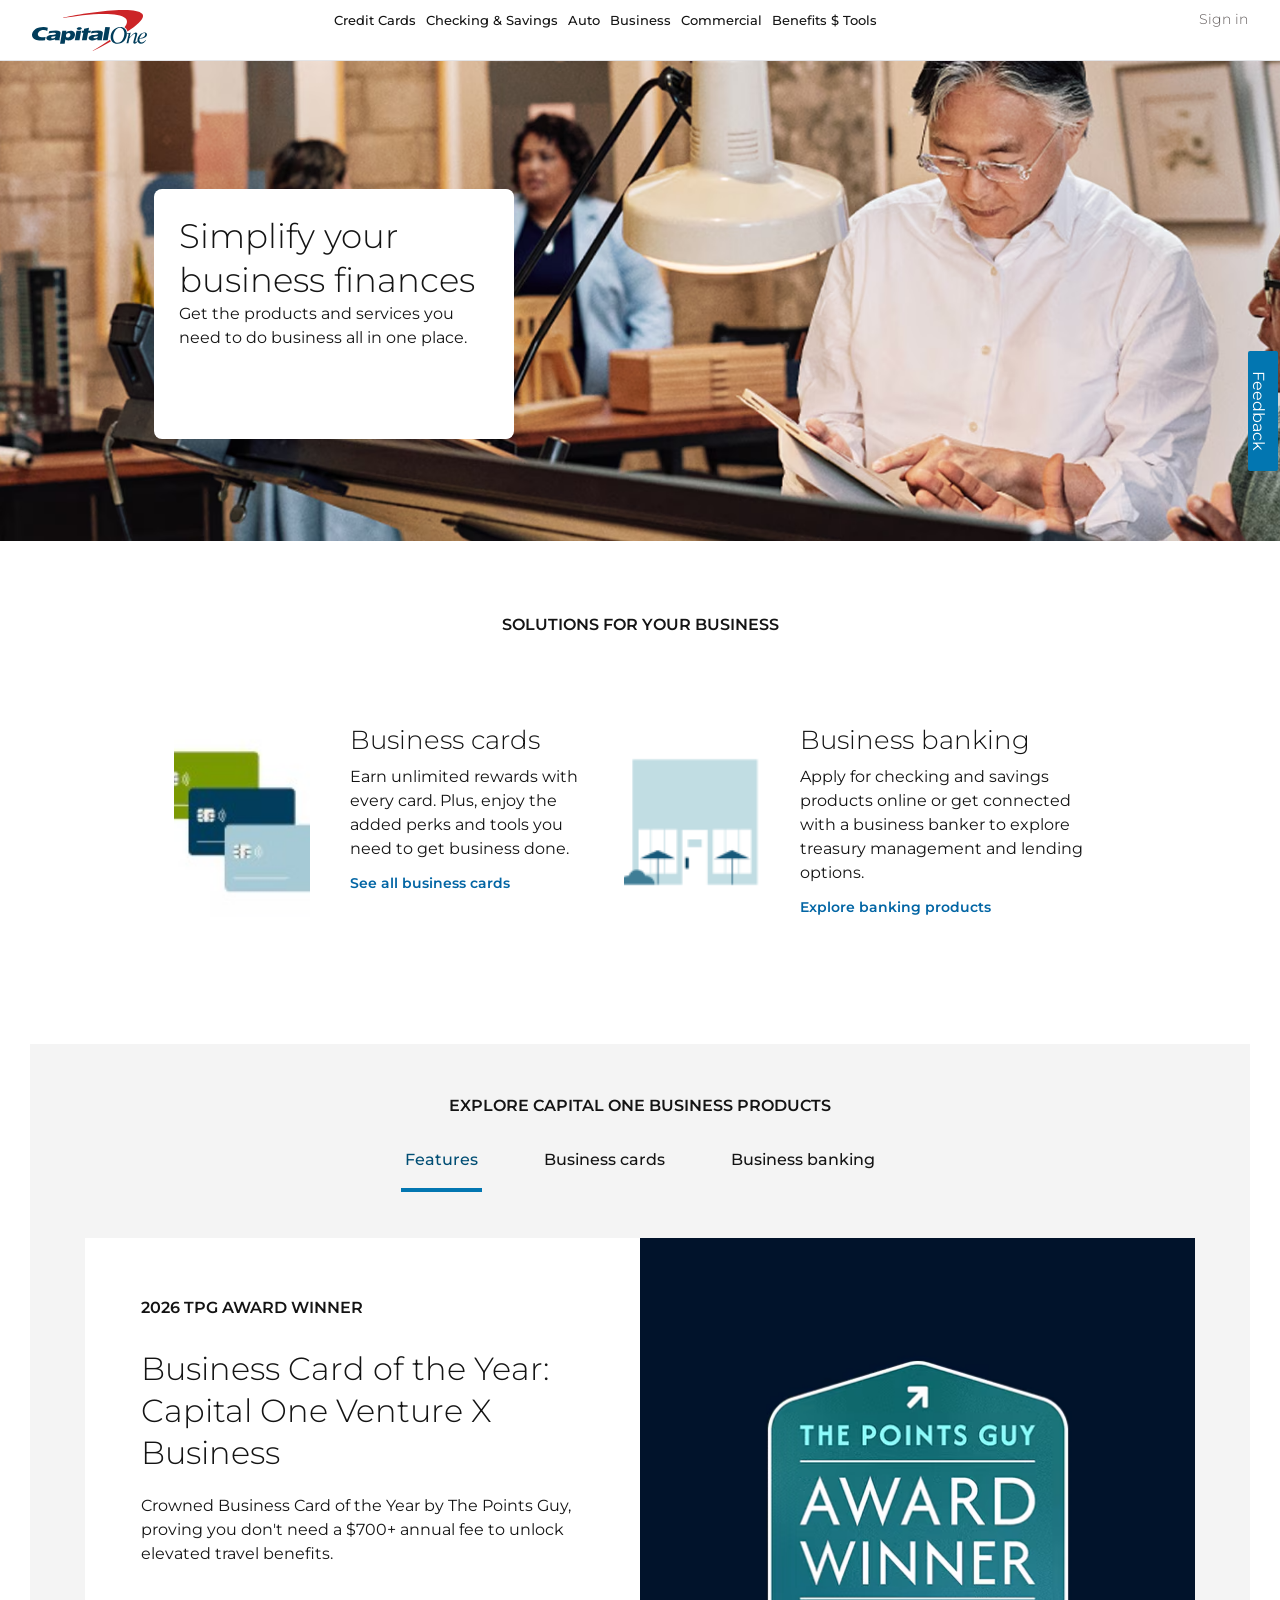
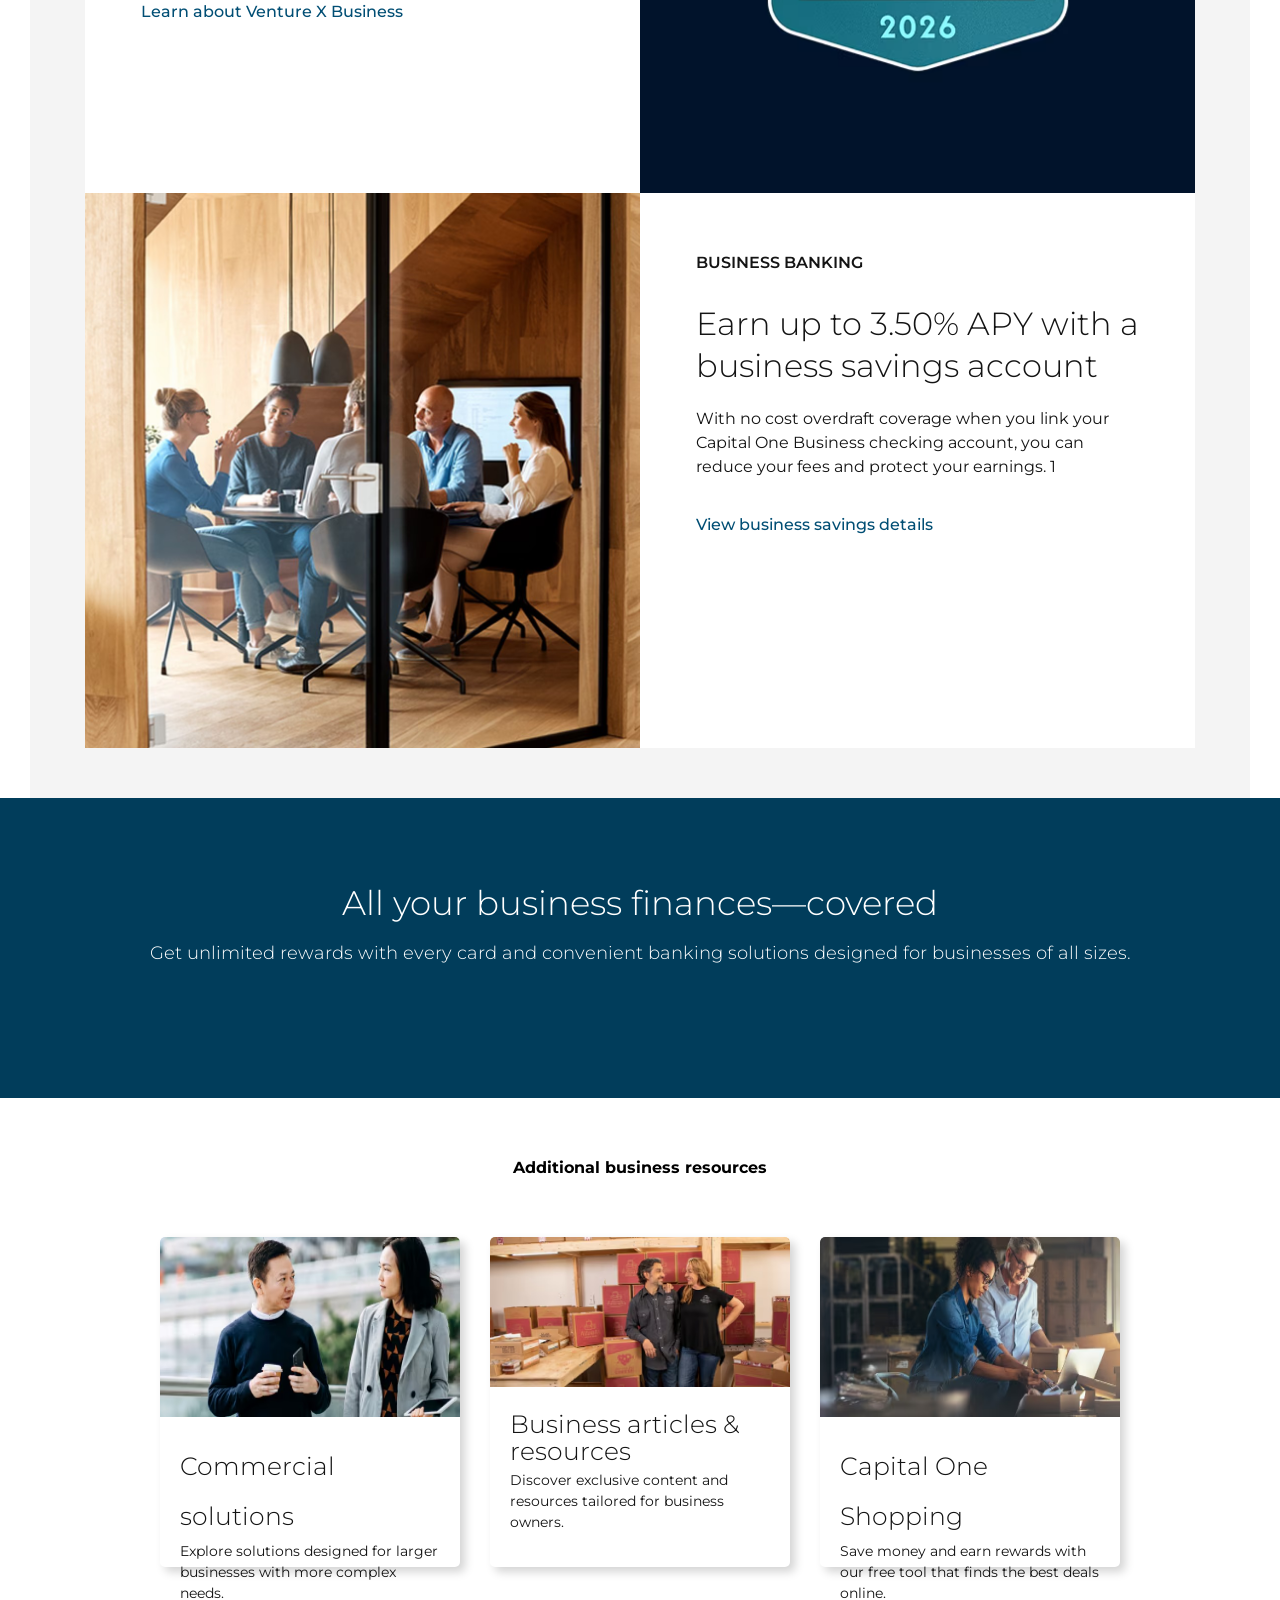
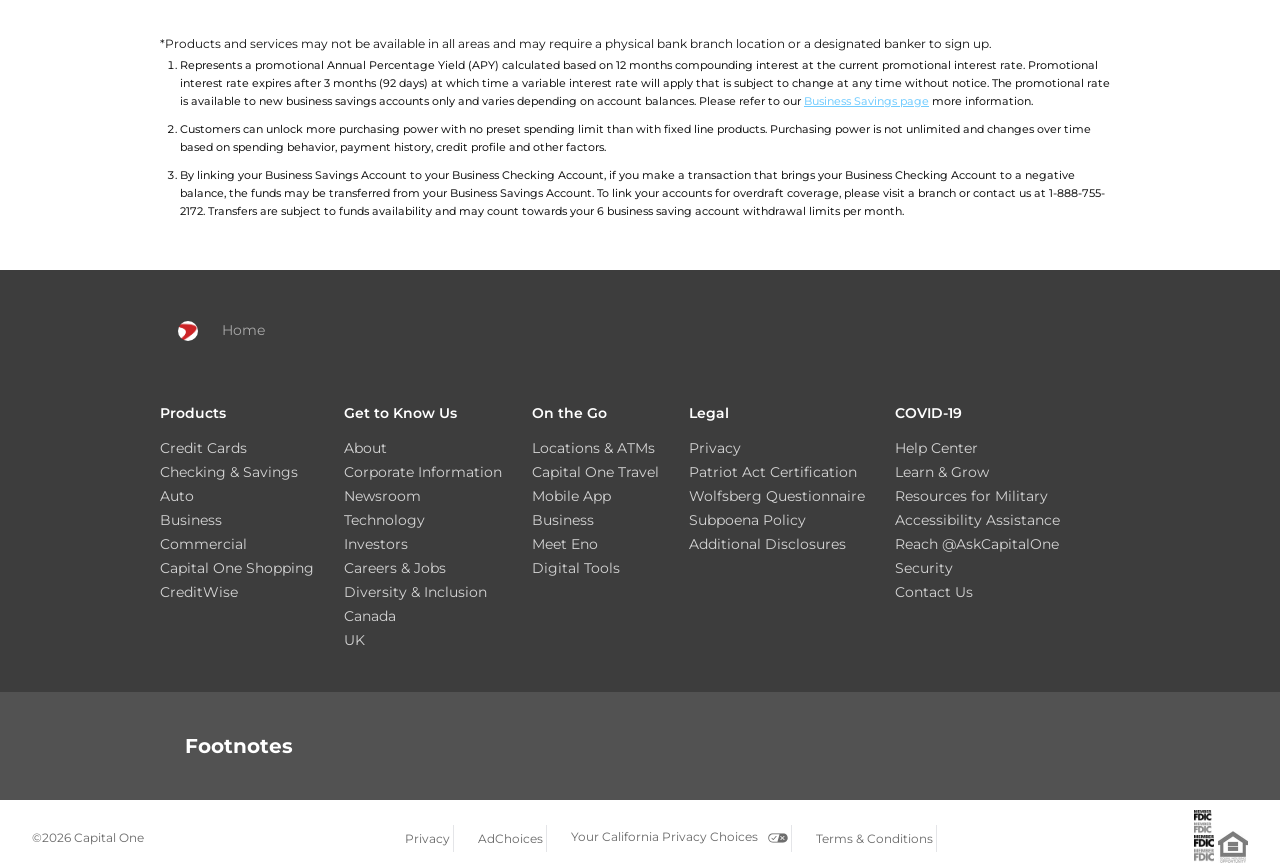
==== commit b897e066: "Backup of working tree before restoring stash" ====
--- a/html/business.html
+++ b/html/business.html
@@ -34,7 +34,7 @@
 
                     <!-- Beginning of Credit Cards Dropdown -->
                     <li class="personal">
-                        <a href="#">Credit Cards</a>
+                        <a href="/index.html">Credit Cards</a>
                         <div class="drop-cards">
                             <div class="wrapper">
                                 <div class="wrap-card">
@@ -142,7 +142,7 @@
 
                     <!-- Beginning of Checking $ Saving Dropdown -->
                     <li class="personal">
-                        <a href="#">Checking & Savings</a>
+                        <a href="./checking and saving.html">Checking & Savings</a>
                         <div class="drop-cards">
                             <div class="wrapped">
                                 <div class="wrap-card">
@@ -386,7 +386,7 @@
 
                     <!-- Beginning of Business Dropdown -->
                     <li class="personal">
-                        <a href="#">Business</a>
+                        <a href="./business.html">Business</a>
                         <div class="drop-cards">
                             <div class="wrapped">
                                 <div class="wrap-card">
@@ -506,7 +506,7 @@
                     <!-- Beginning of Commercial Dropdown -->
 
                     <li class="personal">
-                        <a href="#">Commercial</a>
+                        <a href="./checking and saving.html">Commercial</a>
                         <div class="drop-cards">
                             <div class="wrapped">
                                 <div class="wrap-card">
@@ -760,7 +760,8 @@
                     </div>
                 </div>
                 <div class="capital-iconse">
-                    <i class="fa-regular fa-user"></i> Sign in
+                   <i class="fa-regular fa-user"></i> <a style="color: rgb(97, 91, 91);" href="/sign in .html">Sign in</a>
+                    
                 </div>
             </div>
 
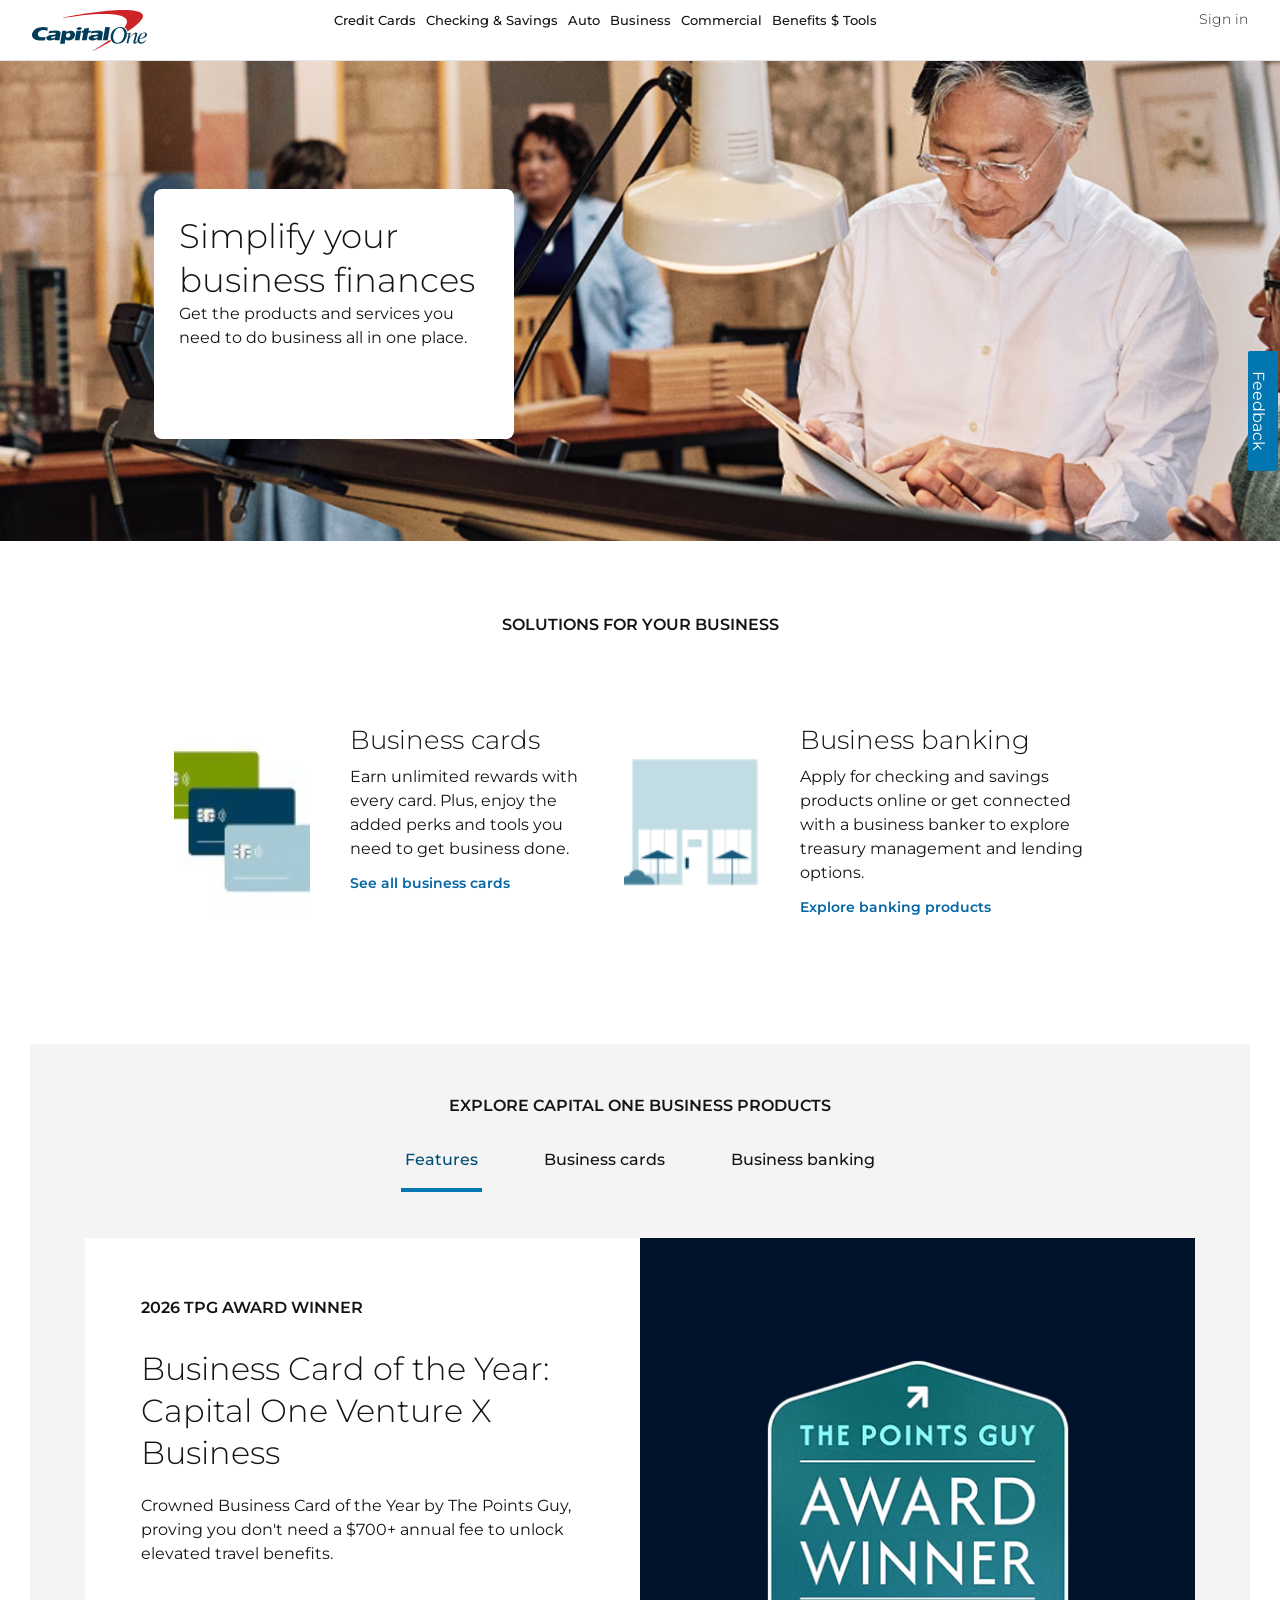
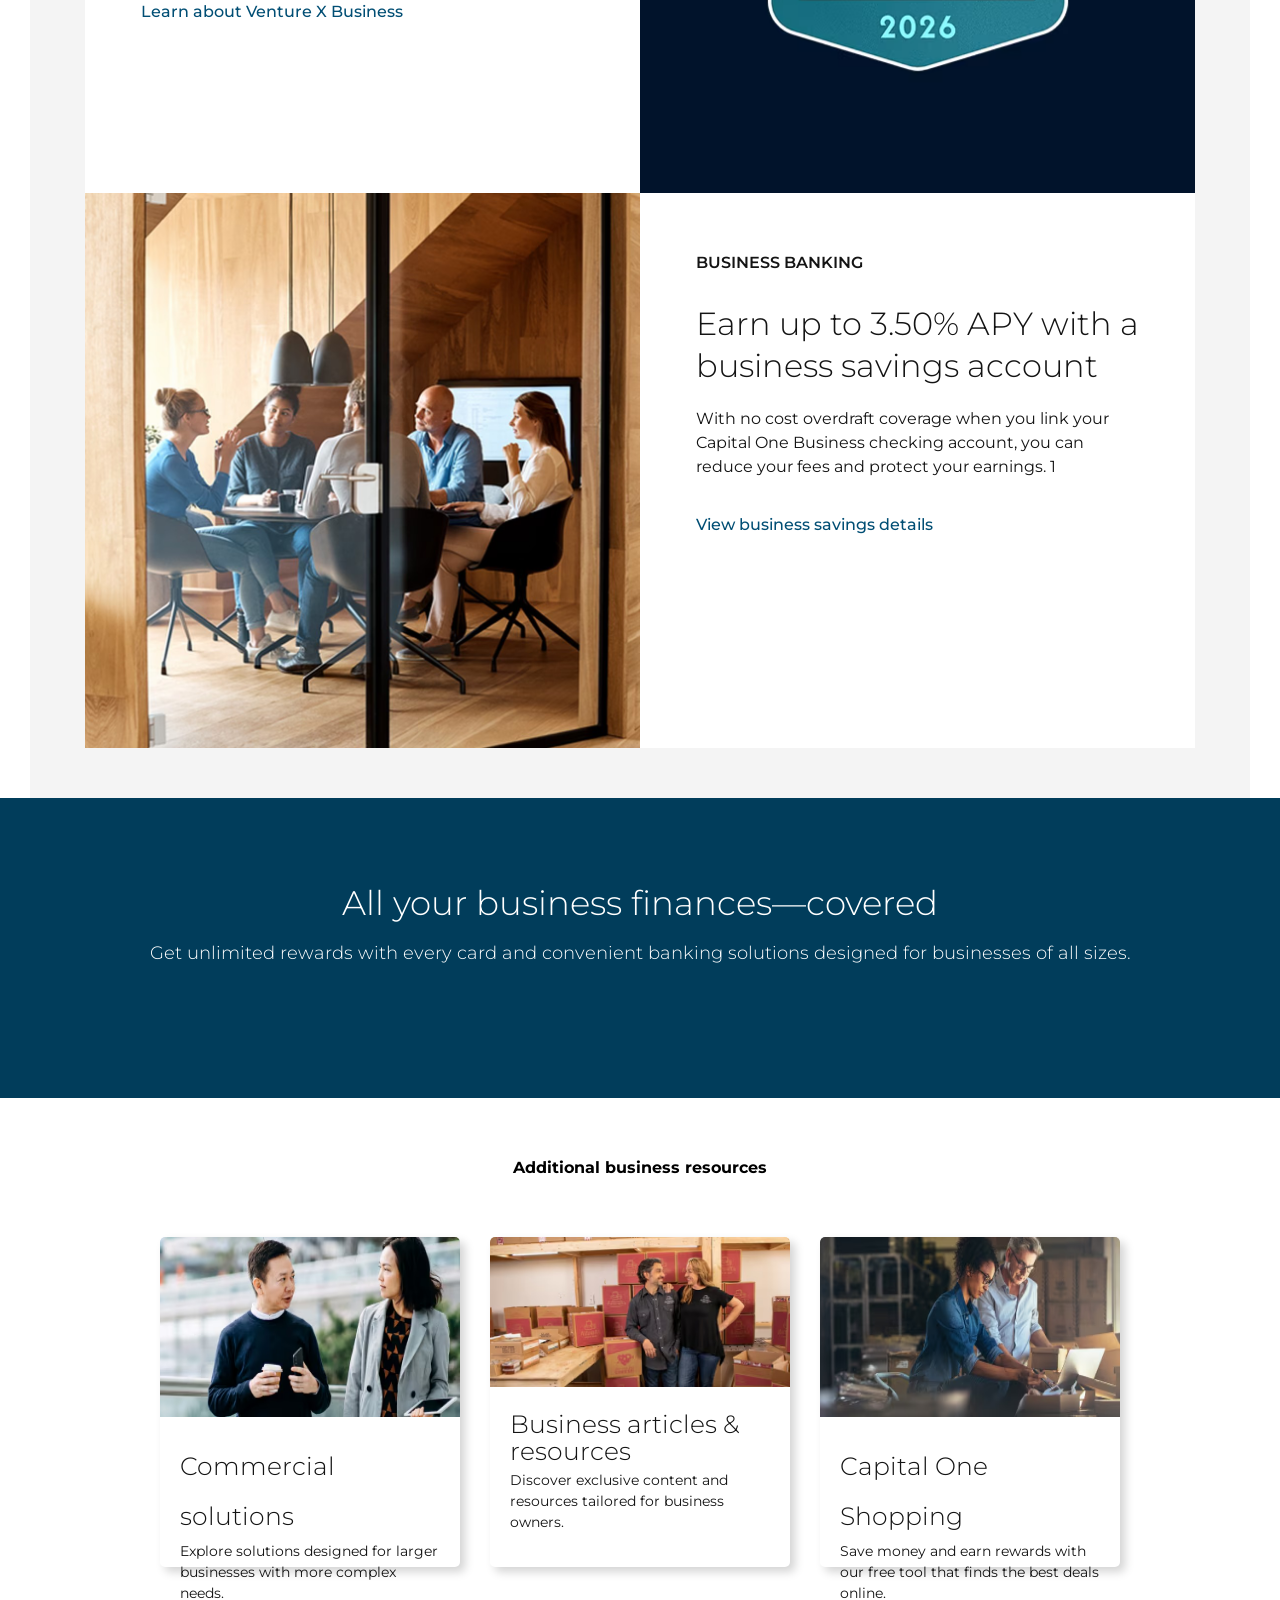
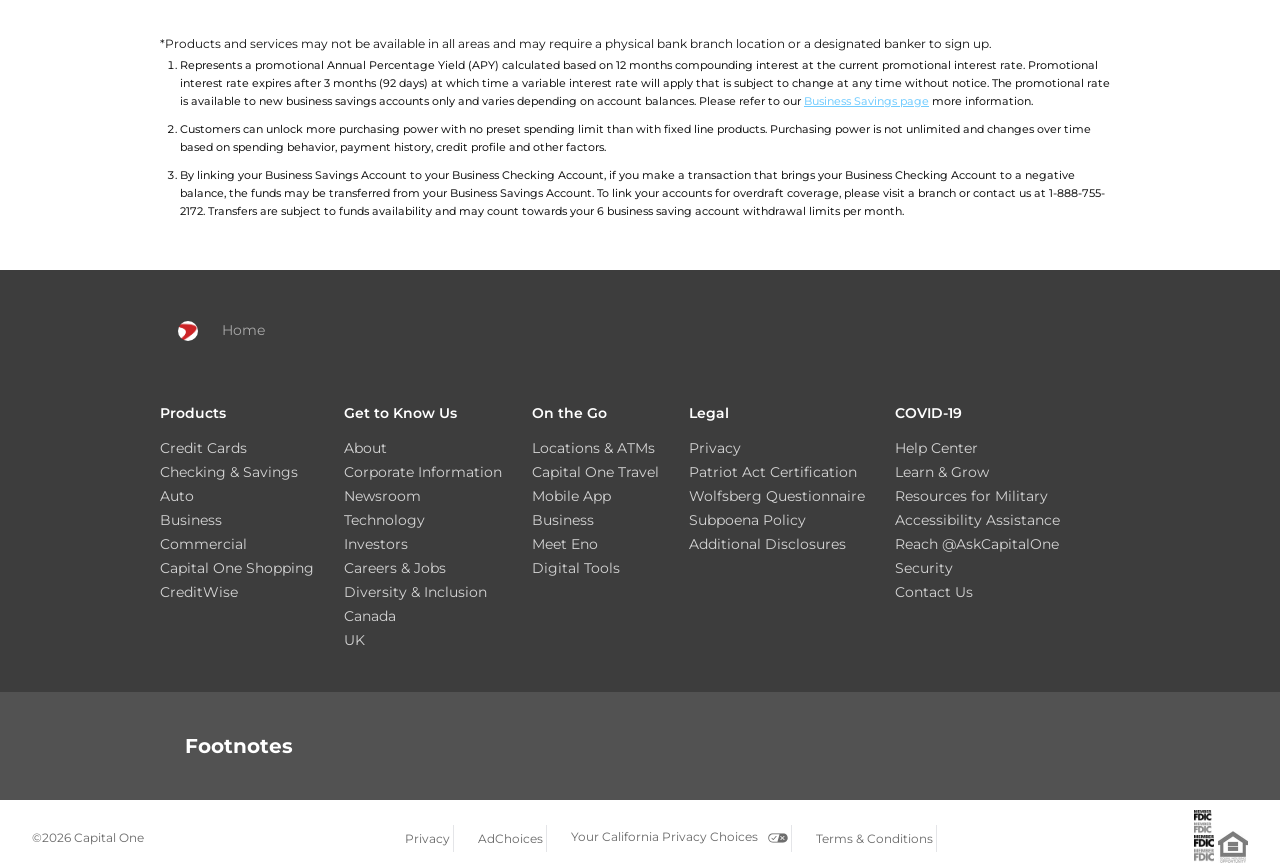
==== commit bbada3c6: "Restored stashed changes for checking, savings, and commercial sections" ====
--- a/html/business.html
+++ b/html/business.html
@@ -34,7 +34,7 @@
 
                     <!-- Beginning of Credit Cards Dropdown -->
                     <li class="personal">
-                        <a href="/index.html">Credit Cards</a>
+                        <a href="capitalone.html">Credit Cards</a>
                         <div class="drop-cards">
                             <div class="wrapper">
                                 <div class="wrap-card">
@@ -142,7 +142,7 @@
 
                     <!-- Beginning of Checking $ Saving Dropdown -->
                     <li class="personal">
-                        <a href="./checking and saving.html">Checking & Savings</a>
+                        <a href="checking and saving.html">Checking & Savings</a>
                         <div class="drop-cards">
                             <div class="wrapped">
                                 <div class="wrap-card">
@@ -386,7 +386,7 @@
 
                     <!-- Beginning of Business Dropdown -->
                     <li class="personal">
-                        <a href="./business.html">Business</a>
+                        <a href="/business.html">Business</a>
                         <div class="drop-cards">
                             <div class="wrapped">
                                 <div class="wrap-card">
@@ -506,7 +506,7 @@
                     <!-- Beginning of Commercial Dropdown -->
 
                     <li class="personal">
-                        <a href="./checking and saving.html">Commercial</a>
+                        <a href="/commericial.html">Commercial</a>
                         <div class="drop-cards">
                             <div class="wrapped">
                                 <div class="wrap-card">
@@ -760,8 +760,7 @@
                     </div>
                 </div>
                 <div class="capital-iconse">
-                   <i class="fa-regular fa-user"></i> <a style="color: rgb(97, 91, 91);" href="/sign in .html">Sign in</a>
-                    
+                    <i class="fa-regular fa-user"></i> Sign in
                 </div>
             </div>
 
@@ -1040,6 +1039,120 @@
 
     </section>
 
+
+    <section class="sector-section">
+        <div class="sector-made">
+             <img src="/images/imgi_123_apple-touch-icon.png " alt="">
+        </div>
+        
+    <details>
+        <summary class="sectors">
+            <h4>products</h4><i class="fa-solid fa-plus"></i>
+        </summary>
+        <div class="sector-txt">
+               <p>Credit Cards</p>
+                <p>Checking & Savings</p>
+                <p>Auto</p>
+                <p>Business</p>
+                <p>Commercial</p>
+                <p>Capital One Shopping</p>
+                <p>CreditWise</p>
+
+
+        </div>
+
+
+
+    </details>
+    <details>
+        <summary class="sectors">
+            <h4>Get To Know Us</h4><i class="fa-solid fa-plus"></i>
+        </summary>
+        <div class="sector-txt">
+               <p>About</p>
+                <p>Corporate Information</p>
+                <p>Newsroom</p>
+                <p>Technology</p>
+                <p>Investors</p>
+                <p>Careers & Jobs</p>
+                <p>Diversity & Inclusion</p>
+                <p>Canada</p>
+                <p>UK</p>
+
+        </div>
+
+
+
+    </details>
+    <details>
+        <summary class="sectors">
+            <h4>On The Go</h4><i class="fa-solid fa-plus"></i>
+        </summary>
+        <div class="sector-txt">
+               <p>Locations & ATMs</p>
+                <p>Capital One Travel</p>
+                <p>Mobile App</p>
+                <p>Business</p>
+                <p>Meet Eno</p>
+                <p>Digital Tools</p>
+
+
+        </div>
+
+
+
+    </details>
+    <details>
+        <summary class="sectors">
+            <h4>Legal</h4><i class="fa-solid fa-plus"></i>
+        </summary>
+        <div class="sector-txt">
+              <p>Privacy</p>
+                <p>Patriot Act Certification</p>
+                <p>Wolfsberg Questionnaire</p>
+                <p>Subpoena Policy</p>
+                <p>Additional Disclosures</p>
+
+
+        </div>
+
+
+
+    </details>
+    <details>
+        <summary class="sectors">
+            <h4>Support</h4><i class="fa-solid fa-plus"></i>
+        </summary>
+        <div class="sector-txt">
+              <h5>COVID-19</h5>
+                <p>Help Center</p>
+                <p>Learn & Grow</p>
+                <p>Resources for Military</p>
+                <p>Accessibility Assistance</p>
+                <p>Reach @AskCapitalOne</p>
+                <p>Security</p>
+                <p>Contact Us</p>
+
+        </div>
+
+        
+
+
+
+    </details>
+
+    <div class="big-sector">
+        <div class="sector-icons">
+             <i class="fa-brands fa-instagram"></i>
+              <i class="fa-brands fa-x-twitter"></i>
+               <i class="fa-brands fa-facebook-f"></i>
+                 <i class="fa-brands fa-linkedin-in"></i>
+                 <i class="fa-brands fa-youtube"></i>
+        </div>
+
+    </div>
+    </section>
+
     <!-- End of section four-->
 
 
@@ -1149,25 +1262,7 @@
         </div>
 
     </section>
-    <button class="focus">
-        <div class="focused">
-            <div class="outer">
-                <h3>Product</h3>
-                <p class="pluss"><i class="fa-solid fa-plus"></i></p>
-                <p class="marks"><i class="fa-solid fa-minus"></i></p>
-            </div>
-
-            <div class="sub-outer">
-                <p>Credit Cards</p>
-                <p>Checking & Savings</p>
-                <p>Auto</p>
-                <p>Business</p>
-                <p>Commercial</p>
-                <p>Capital One Shopping</p>
-                <p>CreditWise</p>
-            </div>
-        </div>
-    </button>
+
 
 
 
--- a/CSS/business.css
+++ b/CSS/business.css
@@ -1257,68 +1257,58 @@
     align-items: center;
 }
 
-.focus{
-    width: 100%;
-    height: 280px;
-    background-color: #525252;
-    border: none;
-    cursor: pointer;
-}
-.focused{
-    width: 58%;
+
+.sector-section{
+     background-color: #3d3d3d;
+     padding-bottom: 40px;
+     display: none;
+    
+
+}
+.sector-made img{
+    border-radius: 50%;
+    width: 20px;
+}
+.sector-made{
+    width: 59.4%;
     margin: auto;
-    /* padding: 25px; */
-
-}
-.outer{
-    background-color:#525252 ;
-    display: flex;
-    gap: 10px;
+}
+details{
+    background-color: #3d3d3d;
+    padding-top: 40px;
+}
+
+.sectors{
+    list-style: none;
+    display: flex;
+    justify-content: space-between;
     align-items: center;
-    color: rgb(255, 255, 255);
-    justify-content: space-between;
-    /* flex-direction: column; */
+    width: 59.4%;
+    margin: auto;
+   color: rgb(212, 212, 212);
+}
+.sector-txt {
+    width: 59.4%;
+    margin: auto;
+    padding-top: 20px;
+   color: rgb(212, 212, 212);
+    font-size: 16px;
+    font-weight: 600;
+    line-height: 44px;
+     border-bottom: 1.5px solid rgb(226, 216, 216);
+
+}
+.sector-icons{
+    width: 10%;
+    margin: auto;
+    display: flex;
+    gap: 30px;
+    color: rgb(212, 212, 212);
   
-
-}
-.sub-outer p{
-    line-height: 30px;
-}
-.fline{
-    text-decoration: underline;
-} 
-.sub-outer{
-    background-color: #525252;
-    width: 100%;
-    height: 150px;
-    color: rgb(255, 255, 255);
-    text-align: start;
-    display: none;
- 
-}
-.marks{
-    display: none;  
-   
-}
-.puss{
-    display: block;
-}
-
-
-.focus:focus-within .sub-outer{
-   display: block;
-   
-}
-.focus:focus-within .marks{
-    display: block;
-}
-.focus:focus-within .pluss{
-    display: none;
-}
-.focus:focus-within .sub-outer{
-    border-radius: 20px 20px 0 0;
-
-} 
+}
+
+
+
 
 
 
@@ -1448,6 +1438,22 @@
     .word {
         width: 75%;
     }
+     .sector-section {
+    max-width: 100%;
+    overflow: hidden;
+  }
+   .sectors {
+    width: 90%;
+  }
+ 
+  .sector-txt {
+    width: 90%;
+  }
+ 
+  .sector-icons {
+    width: auto;
+    gap: 20px;
+  }
 
     /* FOOTER */
     .footed {
@@ -1659,6 +1665,25 @@
         flex-wrap: wrap;
         gap: 20px;
     }
+    .sector-section{
+        display: block;
+    }
+      .sectors {
+    width: 90%;
+  }
+ 
+  .sector-txt {
+    width: 90%;
+  }
+ .sector-made{
+    width: 90%;
+    padding-top: 20px;
+ }
+ .sector-icons {
+    width: auto;
+    justify-content: center;
+    padding: 10px;
+  }
 
     /* FOOTER */
     .footed {
@@ -1904,6 +1929,28 @@
         width: 45%;
     }
 
+    .sector-section {
+    display: block;
+    max-width: 100%;
+    overflow: hidden;
+    padding-bottom: 30px;
+  }
+  
+    .sector-made {
+    width: 90%;
+    padding-top: 20px;
+  }
+
+    .sector-txt {
+    width: 90%;
+  }
+    .sector-icons {
+    width: auto;
+    gap: 24px;
+    padding: 20px 0;
+    justify-content: center;
+  }
+
     /* FOOTER */
     .footed {
         width: 100%;
@@ -1947,6 +1994,10 @@
         left: 88%;
         top: 91%;
     }
+    .position2{
+        left: 80%;
+        position: absolute;
+    }
 }
 
 
@@ -2143,6 +2194,18 @@
     .icons {
         font-size: 30px;
     }
+     .sectors {
+    width: 94%;
+  }
+ 
+  .sector-txt {
+    width: 94%;
+  }
+ 
+  .sector-icons {
+    width: auto;
+    gap: 20px;
+  }
 }
 
 
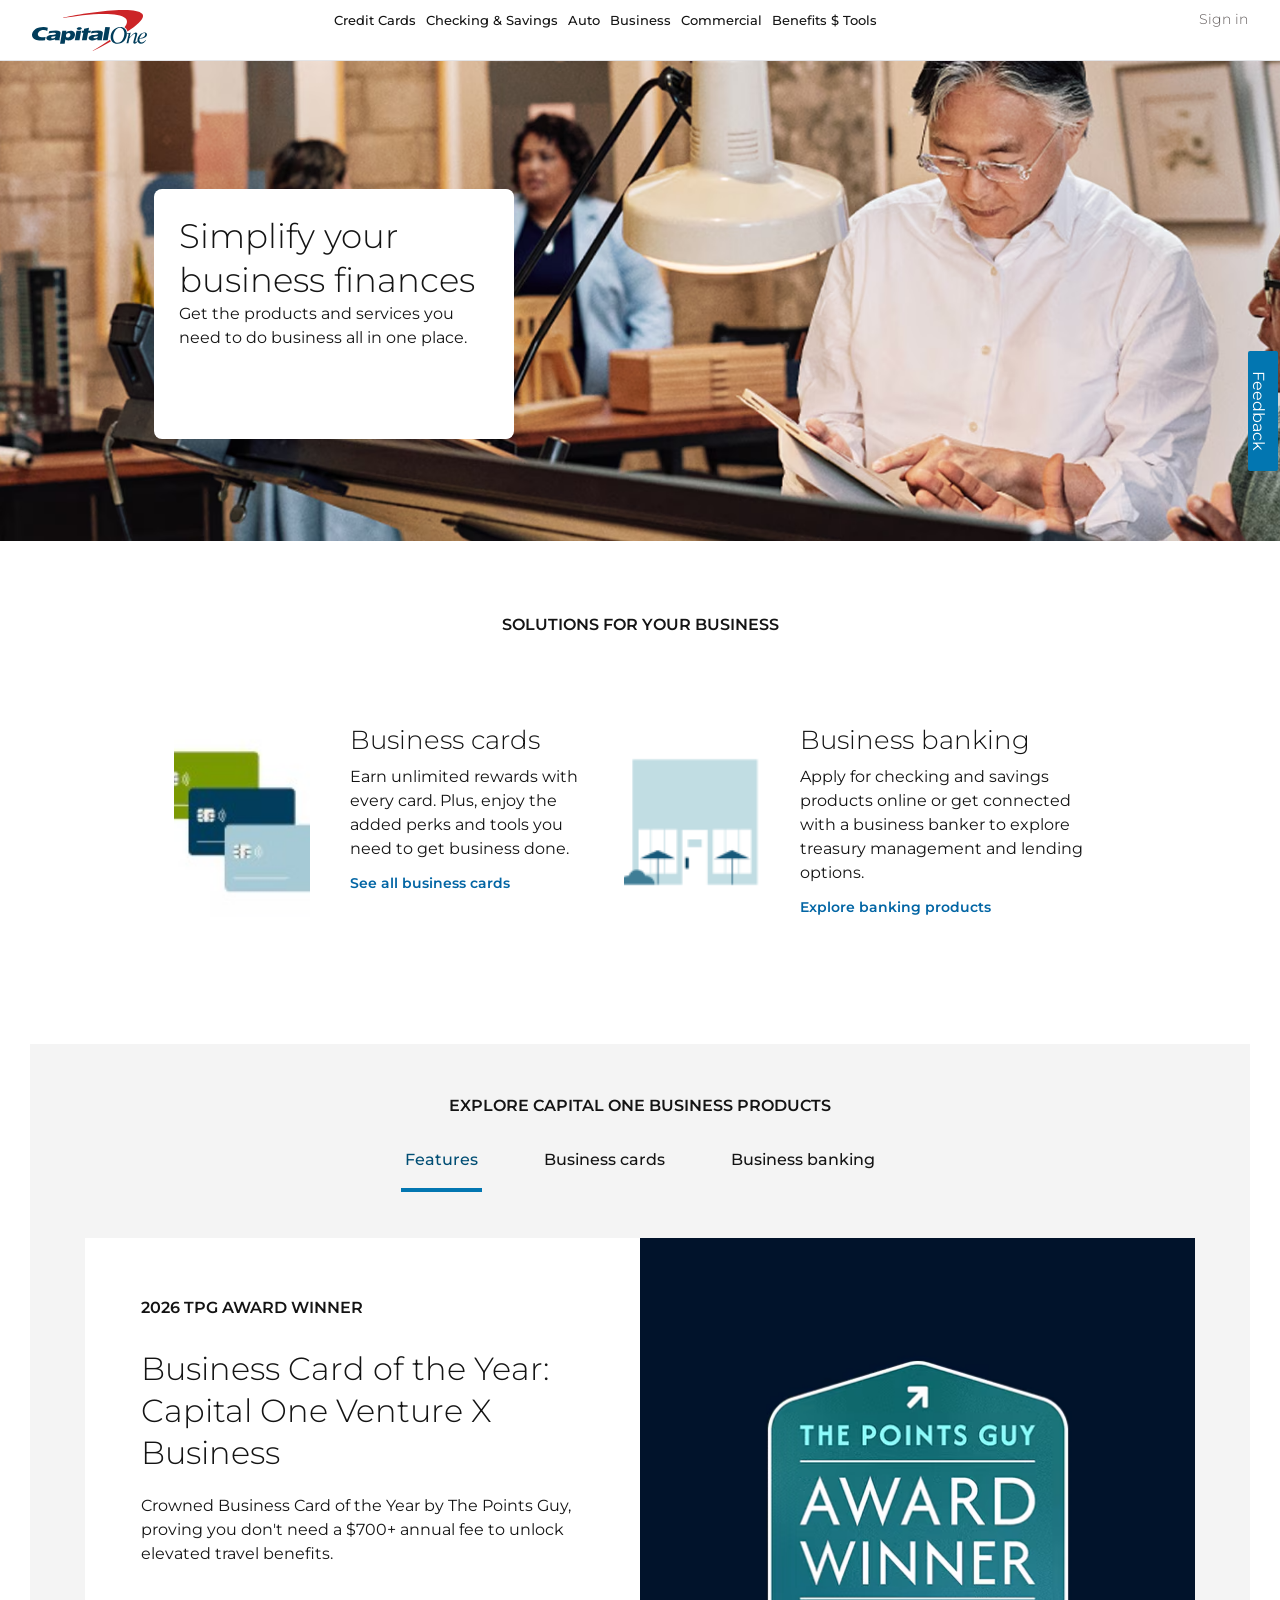
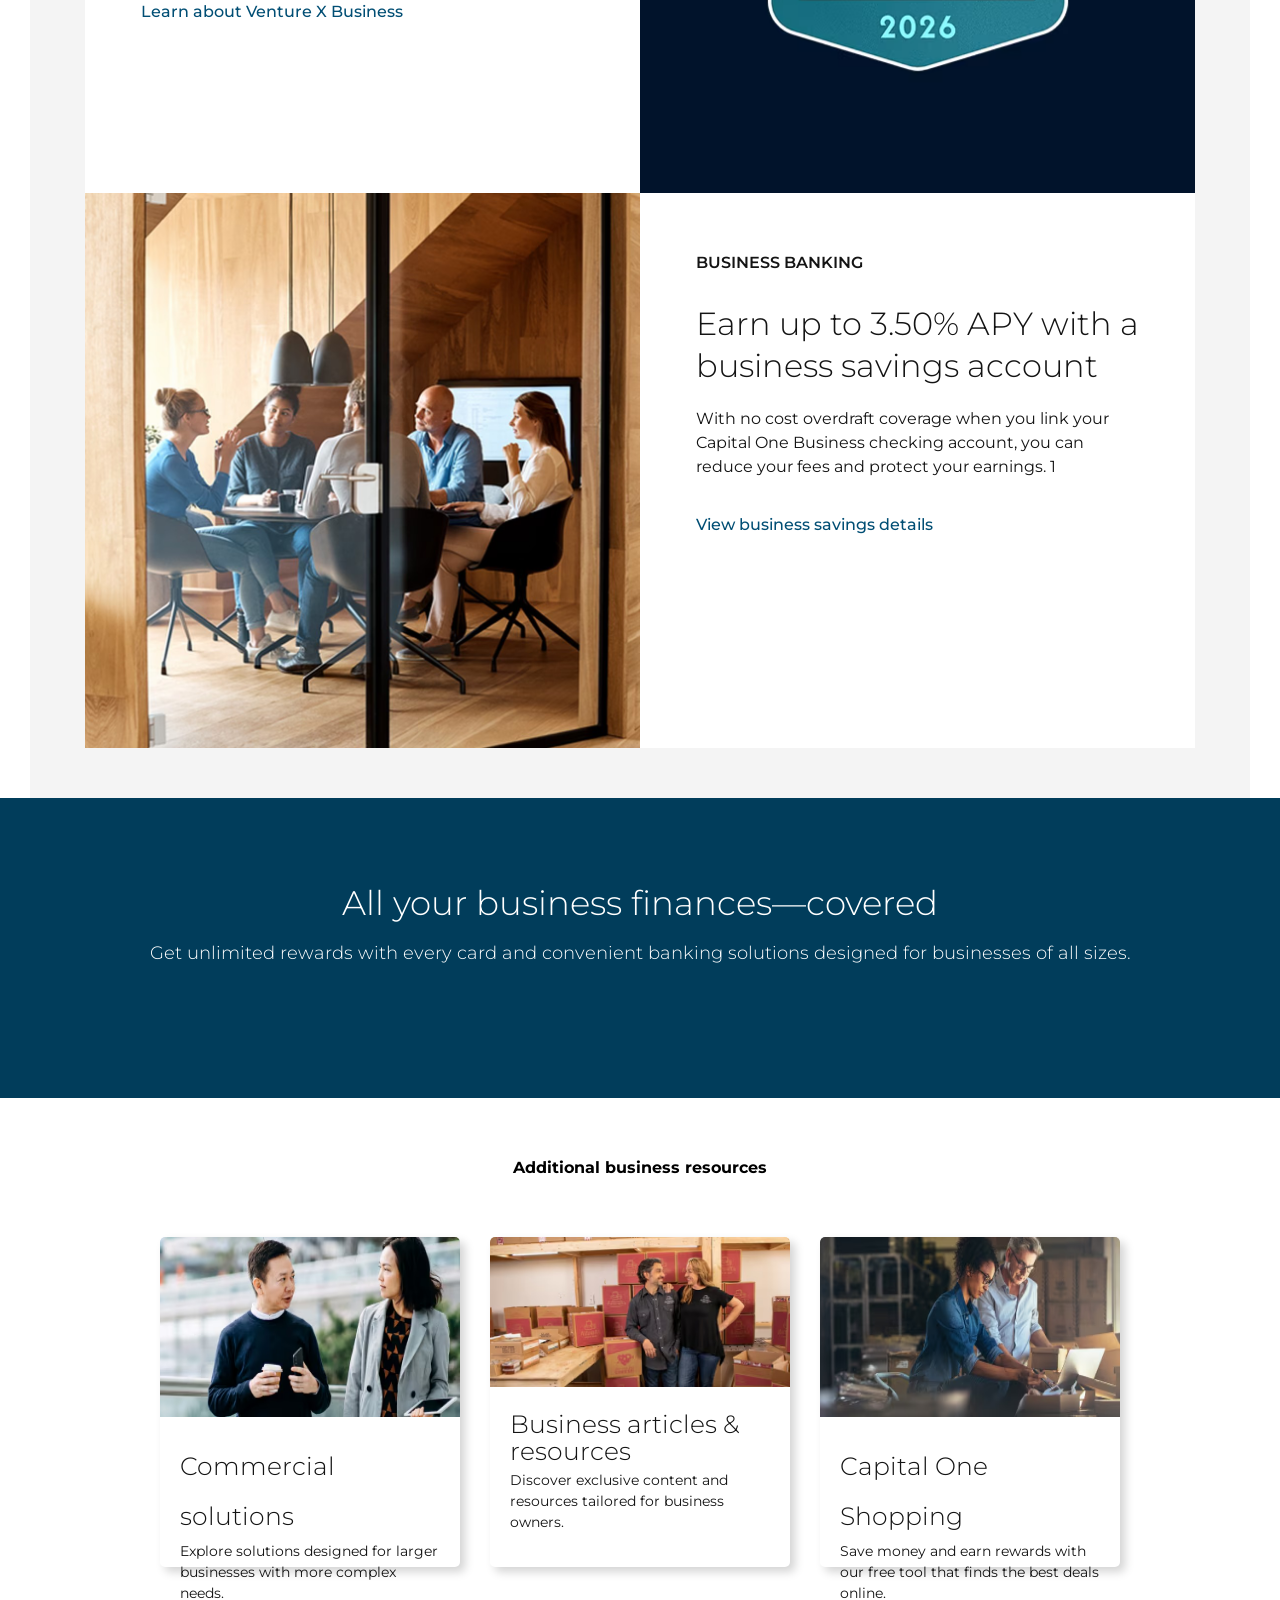
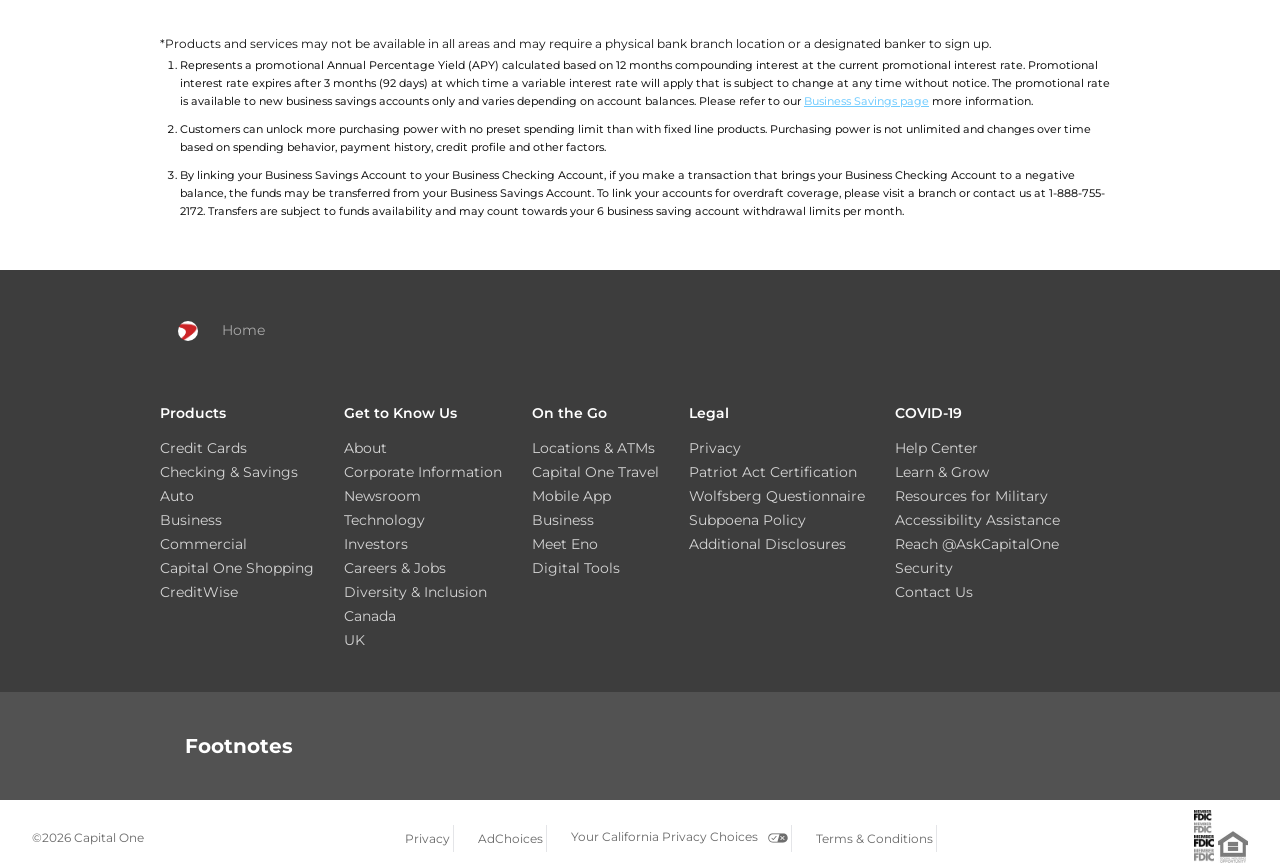
==== commit 7ba358f2: "Merge branch 'work-backup' into master - resolve link conflicts and restore all files" ====
--- a/html/business.html
+++ b/html/business.html
@@ -34,7 +34,7 @@
 
                     <!-- Beginning of Credit Cards Dropdown -->
                     <li class="personal">
-                        <a href="capitalone.html">Credit Cards</a>
+                        <a href="/index.html">Credit Cards</a>
                         <div class="drop-cards">
                             <div class="wrapper">
                                 <div class="wrap-card">
@@ -142,7 +142,7 @@
 
                     <!-- Beginning of Checking $ Saving Dropdown -->
                     <li class="personal">
-                        <a href="checking and saving.html">Checking & Savings</a>
+                        <a href="./checking and saving.html">Checking & Savings</a>
                         <div class="drop-cards">
                             <div class="wrapped">
                                 <div class="wrap-card">
@@ -386,7 +386,7 @@
 
                     <!-- Beginning of Business Dropdown -->
                     <li class="personal">
-                        <a href="/business.html">Business</a>
+                        <a href="./business.html">Business</a>
                         <div class="drop-cards">
                             <div class="wrapped">
                                 <div class="wrap-card">
@@ -506,7 +506,7 @@
                     <!-- Beginning of Commercial Dropdown -->
 
                     <li class="personal">
-                        <a href="/commericial.html">Commercial</a>
+                        <a href="./commericial.html">Commercial</a>
                         <div class="drop-cards">
                             <div class="wrapped">
                                 <div class="wrap-card">
@@ -760,7 +760,8 @@
                     </div>
                 </div>
                 <div class="capital-iconse">
-                    <i class="fa-regular fa-user"></i> Sign in
+                   <i class="fa-regular fa-user"></i> <a style="color: rgb(97, 91, 91);" href="/sign in .html">Sign in</a>
+                    
                 </div>
             </div>
 
